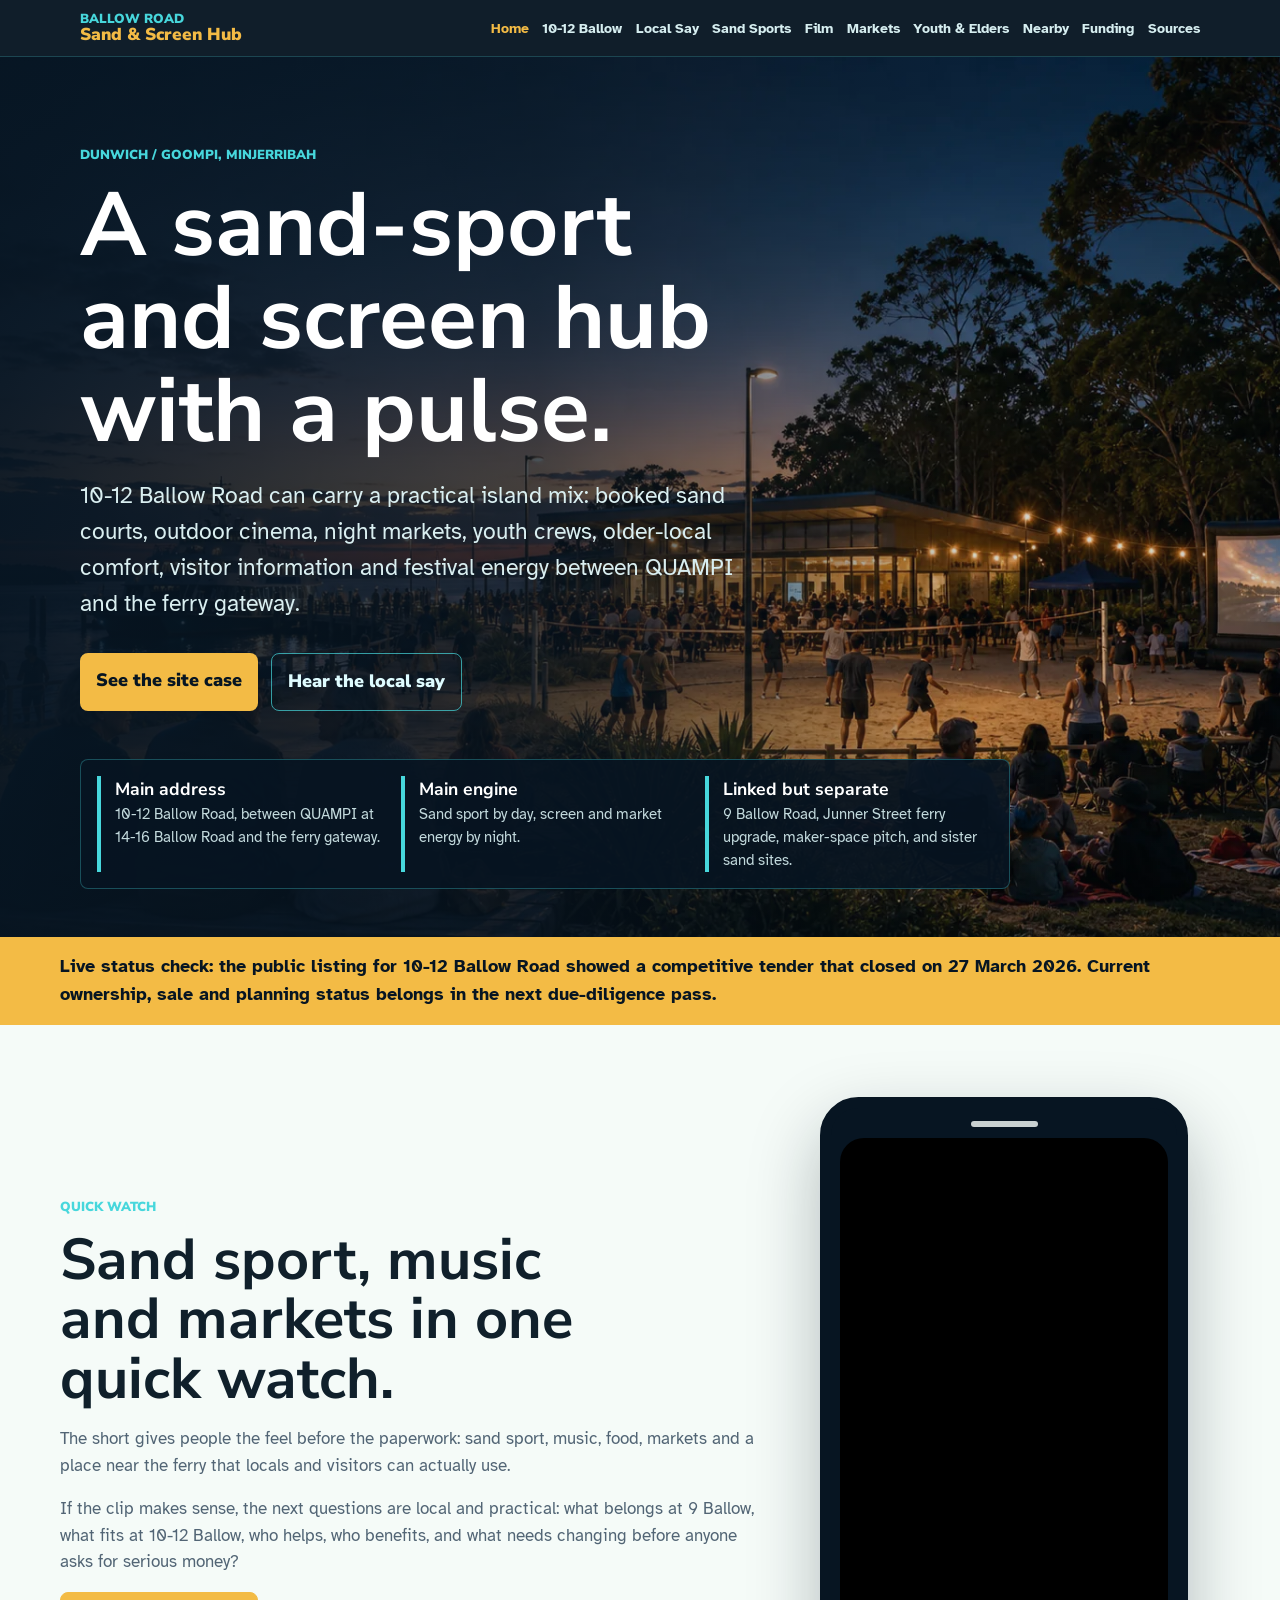
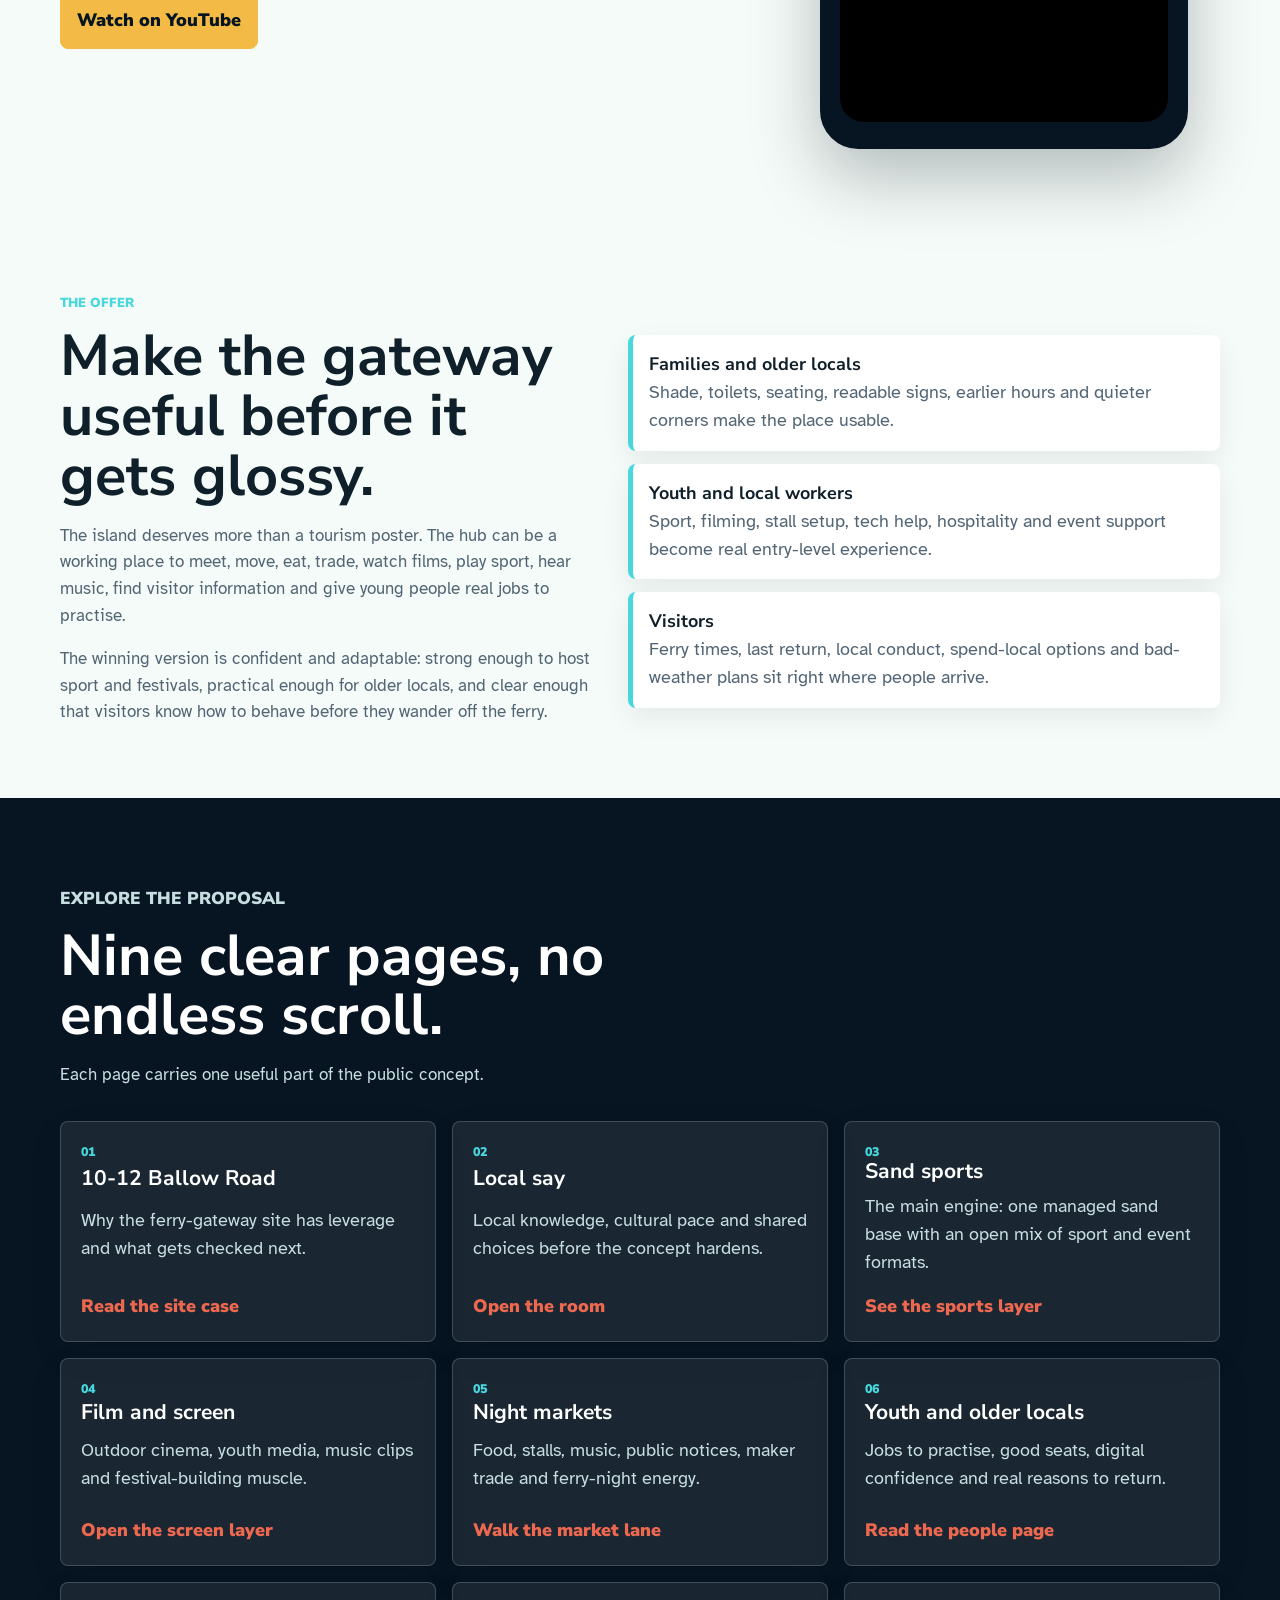
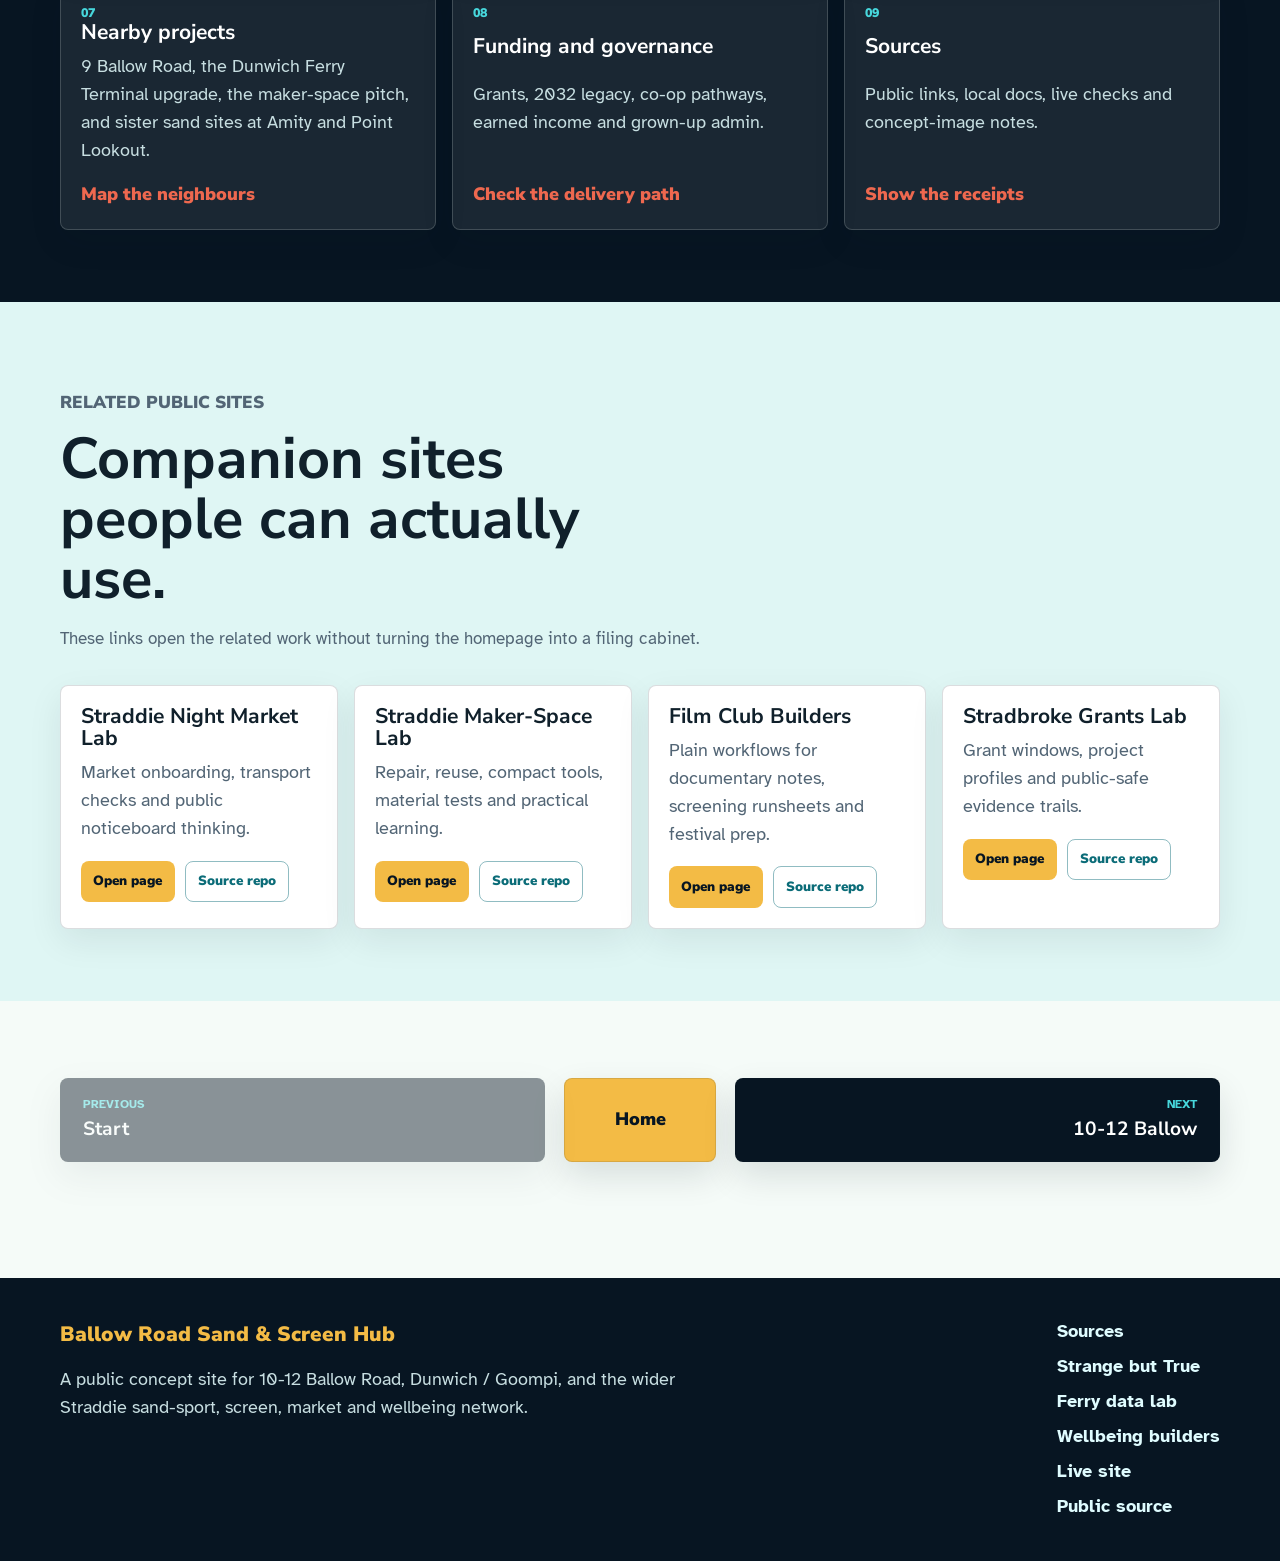
==== index.html @ 83f98afe "Improve phone short copy" ====
<!doctype html>
<html lang="en-AU">
  <head>
    <meta charset="utf-8">
    <meta name="viewport" content="width=device-width, initial-scale=1">
    <meta name="description" content="A confident public concept for a Ballow Road sand sports, screen culture, night market and wellbeing hub at 10-12 Ballow Road, Dunwich / Goompi, Minjerribah.">
    <meta property="og:title" content="Ballow Road Sand & Screen Hub">
    <meta property="og:description" content="Sand sport, outdoor cinema, night markets, youth crews, older-local comfort and visitor smarts at the Dunwich ferry gateway.">
    <meta property="og:image" content="assets/img/hero-home.webp">
    <title>Ballow Road Sand & Screen Hub</title>
    <link rel="preconnect" href="https://fonts.googleapis.com">
    <link rel="preconnect" href="https://fonts.gstatic.com" crossorigin>
    <link href="https://fonts.googleapis.com/css2?family=Atkinson+Hyperlegible:wght@400;700&family=Nunito+Sans:wght@700;800;900&display=swap" rel="stylesheet">
    <link rel="stylesheet" href="assets/css/site.css?v=20260610b">
    <link rel="icon" href="assets/favicon.svg" type="image/svg+xml">
  <link rel="shortcut icon" href="assets/favicon.ico" type="image/x-icon">
</head>
  <body data-page="home">
    <header class="site-header" data-site-header></header>
    <main id="main">
      <section class="hero" aria-labelledby="hero-title">
        <img src="assets/img/hero-home.webp" alt="Evening community hub near the ferry with sand sport, outdoor cinema and all-ages gathering">
        <div class="hero-inner">
          <div class="hero-copy">
            <p class="eyebrow">Dunwich / Goompi, Minjerribah</p>
            <h1 id="hero-title">A sand-sport and screen hub with a pulse.</h1>
            <p class="lede">10-12 Ballow Road can carry a practical island mix: booked sand courts, outdoor cinema, night markets, youth crews, older-local comfort, visitor information and festival energy between QUAMPI and the ferry gateway.</p>
            <div class="button-row">
              <a class="button primary" href="site.html">See the site case</a>
              <a class="button secondary" href="trust.html">Hear the local say</a>
            </div>
          </div>
          <div class="hero-facts" aria-label="Project summary">
            <div><strong>Main address</strong><span>10-12 Ballow Road, between QUAMPI at 14-16 Ballow Road and the ferry gateway.</span></div>
            <div><strong>Main engine</strong><span>Sand sport by day, screen and market energy by night.</span></div>
            <div><strong>Linked but separate</strong><span>9 Ballow Road, Junner Street ferry upgrade, maker-space pitch, and sister sand sites.</span></div>
          </div>
        </div>
      </section>

      <div class="notice">
        <div>Live status check: the public listing for 10-12 Ballow Road showed a competitive tender that closed on 27 March 2026. Current ownership, sale and planning status belongs in the next due-diligence pass.</div>
      </div>

      <section class="section phone-feature" aria-labelledby="phone-title">
        <div class="section-inner split">
          <div>
            <p class="eyebrow">Quick watch</p>
            <h2 id="phone-title">Sand sport, music and markets in one quick watch.</h2>
            <p class="soft">The short gives people the feel before the paperwork: sand sport, music, food, markets and a place near the ferry that locals and visitors can actually use.</p>
            <p class="soft">If the clip makes sense, the next questions are local and practical: what belongs at 9 Ballow, what fits at 10-12 Ballow, who helps, who benefits, and what needs changing before anyone asks for serious money?</p>
            <a class="button secondary" href="https://youtube.com/shorts/bgLwEVCXkY0?feature=share" target="_blank" rel="noopener noreferrer">Watch on YouTube</a>
          </div>
          <div class="phone-frame-wrap" aria-label="Embedded YouTube Short">
            <div class="phone-frame">
              <iframe
                src="https://www.youtube.com/embed/bgLwEVCXkY0"
                title="YouTube Short for the Ballow Road Sand & Screen Hub"
                allow="accelerometer; autoplay; clipboard-write; encrypted-media; gyroscope; picture-in-picture; web-share"
                allowfullscreen></iframe>
            </div>
          </div>
        </div>
      </section>

      <section class="section" aria-labelledby="why-title">
        <div class="section-inner split">
          <div>
            <p class="eyebrow">The offer</p>
            <h2 id="why-title">Make the gateway useful before it gets glossy.</h2>
            <p class="soft">The island deserves more than a tourism poster. The hub can be a working place to meet, move, eat, trade, watch films, play sport, hear music, find visitor information and give young people real jobs to practise.</p>
            <p class="soft">The winning version is confident and adaptable: strong enough to host sport and festivals, practical enough for older locals, and clear enough that visitors know how to behave before they wander off the ferry.</p>
          </div>
          <div class="fact-list">
            <div class="fact-row"><strong>Families and older locals</strong><span>Shade, toilets, seating, readable signs, earlier hours and quieter corners make the place usable.</span></div>
            <div class="fact-row"><strong>Youth and local workers</strong><span>Sport, filming, stall setup, tech help, hospitality and event support become real entry-level experience.</span></div>
            <div class="fact-row"><strong>Visitors</strong><span>Ferry times, last return, local conduct, spend-local options and bad-weather plans sit right where people arrive.</span></div>
          </div>
        </div>
      </section>

      <section class="section dark" aria-labelledby="pages-title">
        <div class="section-inner">
          <div class="section-head">
            <p class="eyebrow">Explore the proposal</p>
            <h2 id="pages-title">Nine clear pages, no endless scroll.</h2>
            <p>Each page carries one useful part of the public concept.</p>
          </div>
          <div class="grid three">
            <a class="route-card" href="site.html"><span>01</span><h3>10-12 Ballow Road</h3><p>Why the ferry-gateway site has leverage and what gets checked next.</p><strong>Read the site case</strong></a>
            <a class="route-card" href="trust.html"><span>02</span><h3>Local say</h3><p>Local knowledge, cultural pace and shared choices before the concept hardens.</p><strong>Open the room</strong></a>
            <a class="route-card" href="sports.html"><span>03</span><h3>Sand sports</h3><p>The main engine: one managed sand base with an open mix of sport and event formats.</p><strong>See the sports layer</strong></a>
            <a class="route-card" href="film.html"><span>04</span><h3>Film and screen</h3><p>Outdoor cinema, youth media, music clips and festival-building muscle.</p><strong>Open the screen layer</strong></a>
            <a class="route-card" href="markets.html"><span>05</span><h3>Night markets</h3><p>Food, stalls, music, public notices, maker trade and ferry-night energy.</p><strong>Walk the market lane</strong></a>
            <a class="route-card" href="youth-elders.html"><span>06</span><h3>Youth and older locals</h3><p>Jobs to practise, good seats, digital confidence and real reasons to return.</p><strong>Read the people page</strong></a>
            <a class="route-card" href="nearby.html"><span>07</span><h3>Nearby projects</h3><p>9 Ballow Road, the Dunwich Ferry Terminal upgrade, the maker-space pitch, and sister sand sites at Amity and Point Lookout.</p><strong>Map the neighbours</strong></a>
            <a class="route-card" href="funding.html"><span>08</span><h3>Funding and governance</h3><p>Grants, 2032 legacy, co-op pathways, earned income and grown-up admin.</p><strong>Check the delivery path</strong></a>
            <a class="route-card" href="sources.html"><span>09</span><h3>Sources</h3><p>Public links, local docs, live checks and concept-image notes.</p><strong>Show the receipts</strong></a>
          </div>
        </div>
      </section>

      <section class="section aqua" aria-labelledby="links-title">
        <div class="section-inner">
          <div class="section-head">
            <p class="eyebrow">Related public sites</p>
            <h2 id="links-title">Companion sites people can actually use.</h2>
            <p>These links open the related work without turning the homepage into a filing cabinet.</p>
          </div>
          <div class="grid four">
            <article class="card"><h3>Straddie Night Market Lab</h3><p>Market onboarding, transport checks and public noticeboard thinking.</p><div class="card-links"><a class="mini-button primary" href="https://auraofintelligence.github.io/straddie-night-market-lab/" target="_blank" rel="noopener noreferrer">Open page</a><a class="mini-button secondary" href="https://github.com/auraofintelligence/straddie-night-market-lab" target="_blank" rel="noopener noreferrer">Source repo</a></div></article>
            <article class="card"><h3>Straddie Maker-Space Lab</h3><p>Repair, reuse, compact tools, material tests and practical learning.</p><div class="card-links"><a class="mini-button primary" href="https://auraofintelligence.github.io/straddie-makerspace-lab/" target="_blank" rel="noopener noreferrer">Open page</a><a class="mini-button secondary" href="https://github.com/auraofintelligence/straddie-makerspace-lab" target="_blank" rel="noopener noreferrer">Source repo</a></div></article>
            <article class="card"><h3>Film Club Builders</h3><p>Plain workflows for documentary notes, screening runsheets and festival prep.</p><div class="card-links"><a class="mini-button primary" href="https://auraofintelligence.github.io/film-club-documentary-builders/" target="_blank" rel="noopener noreferrer">Open page</a><a class="mini-button secondary" href="https://github.com/auraofintelligence/film-club-documentary-builders" target="_blank" rel="noopener noreferrer">Source repo</a></div></article>
            <article class="card"><h3>Stradbroke Grants Lab</h3><p>Grant windows, project profiles and public-safe evidence trails.</p><div class="card-links"><a class="mini-button primary" href="https://auraofintelligence.github.io/stradbroke-grants-lab/" target="_blank" rel="noopener noreferrer">Open page</a><a class="mini-button secondary" href="https://github.com/auraofintelligence/stradbroke-grants-lab" target="_blank" rel="noopener noreferrer">Source repo</a></div></article>
          </div>
        </div>
      </section>

      <div class="sequence-wrap" data-sequence-nav></div>
    </main>
    <footer class="site-footer" data-site-footer></footer>
    <script src="assets/js/site.js"></script>
  </body>
</html>
---- assets/css/site.css ----
:root {
  --ink: #071522;
  --ink-soft: #10283a;
  --panel: #0e3340;
  --paper: #f5fbf8;
  --paper-strong: #ffffff;
  --text: #10202b;
  --muted: #526575;
  --aqua: #47d7dc;
  --aqua-dark: #0b6c78;
  --gold: #f3bb45;
  --coral: #ee684f;
  --green: #74c79b;
  --border: rgba(16, 32, 43, 0.15);
  --shadow: 0 22px 60px rgba(7, 21, 34, 0.18);
  --heading: "Nunito Sans", "Avenir Next", Arial, sans-serif;
  --body: "Atkinson Hyperlegible", "Segoe UI", Arial, sans-serif;
  --max: 1160px;
}

* {
  box-sizing: border-box;
}

html {
  scroll-behavior: smooth;
  overflow-x: hidden;
}

body {
  background: var(--paper);
  color: var(--text);
  font-family: var(--body);
  font-size: 18px;
  line-height: 1.55;
  margin: 0;
  overflow-x: hidden;
}

img {
  display: block;
  height: auto;
  max-width: 100%;
}

a {
  color: inherit;
}

.skip-link {
  background: var(--gold);
  color: var(--ink);
  left: 1rem;
  padding: 0.6rem 0.8rem;
  position: absolute;
  text-decoration: none;
  top: -4rem;
  z-index: 30;
}

.skip-link:focus {
  top: 1rem;
}

.site-header {
  background: rgba(7, 21, 34, 0.96);
  border-bottom: 1px solid rgba(71, 215, 220, 0.22);
  position: sticky;
  top: 0;
  z-index: 20;
}

.site-nav {
  align-items: center;
  display: flex;
  flex-wrap: wrap;
  gap: 1rem;
  justify-content: space-between;
  margin: 0 auto;
  max-width: var(--max);
  padding: 0.8rem 1.25rem;
}

.brand {
  color: var(--paper-strong);
  display: grid;
  font-family: var(--heading);
  line-height: 1;
  text-decoration: none;
}

.brand span {
  color: var(--aqua);
  font-size: 0.82rem;
  font-weight: 900;
  text-transform: uppercase;
}

.brand strong {
  color: var(--gold);
  font-size: 1.08rem;
  font-weight: 900;
}

.nav-links {
  align-items: center;
  display: flex;
  flex-wrap: wrap;
  gap: 0.85rem;
  justify-content: flex-end;
  min-width: 0;
}

.nav-links a {
  color: #d6eef0;
  font-size: 0.9rem;
  font-weight: 800;
  text-decoration: none;
}

.nav-links a:hover,
.nav-links a:focus,
.nav-links a[aria-current="page"] {
  color: var(--gold);
}

.nav-toggle {
  background: transparent;
  border: 1px solid rgba(245, 251, 248, 0.5);
  border-radius: 8px;
  color: var(--paper-strong);
  display: none;
  font-family: var(--heading);
  font-weight: 900;
  padding: 0.55rem 0.75rem;
}

h1,
h2,
h3 {
  font-family: var(--heading);
  letter-spacing: 0;
  line-height: 1.04;
  margin: 0;
  overflow-wrap: break-word;
}

h1 {
  font-size: clamp(2.7rem, 7vw, 5.8rem);
  max-width: 12ch;
}

h2 {
  font-size: clamp(2rem, 4.5vw, 3.6rem);
  max-width: 16ch;
}

h3 {
  font-size: 1.32rem;
}

p {
  margin: 0;
  overflow-wrap: break-word;
}

p + p {
  margin-top: 1rem;
}

.hero {
  background: var(--ink);
  color: var(--paper-strong);
  min-height: calc(100vh - 72px);
  overflow: hidden;
  position: relative;
}

.hero img {
  height: 100%;
  inset: 0;
  object-fit: cover;
  position: absolute;
  width: 100%;
}

.hero::before {
  background: linear-gradient(90deg, rgba(7, 21, 34, 0.94) 0%, rgba(7, 21, 34, 0.74) 42%, rgba(7, 21, 34, 0.18) 76%);
  content: "";
  inset: 0;
  position: absolute;
  z-index: 1;
}

.hero-inner {
  display: grid;
  margin: 0 auto;
  max-width: var(--max);
  min-height: calc(100vh - 72px);
  min-width: 0;
  padding: 5.5rem 1.25rem 3rem;
  position: relative;
  width: 100%;
  z-index: 2;
}

.hero-copy {
  align-self: center;
  max-width: 690px;
  min-width: 0;
}

.page-hero {
  background:
    radial-gradient(circle at top right, rgba(71, 215, 220, 0.24), transparent 36rem),
    linear-gradient(135deg, var(--ink) 0%, var(--panel) 100%);
  color: var(--paper-strong);
  overflow: hidden;
  padding: 5.5rem 1.25rem 4rem;
  position: relative;
}

.page-hero img {
  height: 100%;
  inset: 0;
  object-fit: cover;
  position: absolute;
  width: 100%;
}

.page-hero::before {
  background: linear-gradient(90deg, rgba(7, 21, 34, 0.94), rgba(7, 21, 34, 0.72) 48%, rgba(7, 21, 34, 0.24));
  content: "";
  inset: 0;
  position: absolute;
  z-index: 1;
}

.page-hero-inner {
  margin: 0 auto;
  max-width: var(--max);
  min-height: 23rem;
  min-width: 0;
  position: relative;
  width: 100%;
  z-index: 2;
}

.lede {
  color: #d9eef0;
  font-size: clamp(1.12rem, 2.4vw, 1.45rem);
  margin-top: 1.2rem;
  max-width: min(44rem, calc(100vw - 2.5rem));
}

.eyebrow {
  color: var(--aqua);
  font-family: var(--heading);
  font-size: 0.82rem;
  font-weight: 900;
  margin-bottom: 0.85rem;
  text-transform: uppercase;
}

.button-row {
  display: flex;
  flex-wrap: wrap;
  gap: 0.8rem;
  margin-top: 2rem;
}

.button {
  border-radius: 8px;
  display: inline-flex;
  font-family: var(--heading);
  font-weight: 900;
  justify-content: center;
  min-width: 10rem;
  padding: 0.85rem 1rem;
  text-decoration: none;
}

.button.primary {
  background: var(--gold);
  color: var(--ink);
}

.button.secondary {
  border: 1px solid rgba(71, 215, 220, 0.7);
  color: #dffcff;
}

.hero-facts {
  align-self: end;
  background: rgba(7, 21, 34, 0.9);
  border: 1px solid rgba(71, 215, 220, 0.3);
  border-radius: 8px;
  display: grid;
  gap: 1rem;
  grid-template-columns: repeat(3, minmax(0, 1fr));
  margin-top: 3rem;
  max-width: 930px;
  min-width: 0;
  padding: 1rem;
}

.hero-facts div {
  border-left: 4px solid var(--aqua);
  padding-left: 0.85rem;
}

.hero-facts strong {
  display: block;
  font-family: var(--heading);
  font-size: 1.1rem;
}

.hero-facts span {
  color: #c2d9dc;
  display: block;
  font-size: 0.93rem;
}

.notice {
  background: var(--gold);
  color: var(--ink);
  font-weight: 800;
  padding: 1rem 1.25rem;
}

.notice div {
  margin: 0 auto;
  max-width: var(--max);
}

.section {
  padding: 4.5rem 1.25rem;
}

.section.dark {
  background: var(--ink);
  color: var(--paper-strong);
}

.section.green {
  background: #ddf2e6;
}

.section.aqua {
  background: #dff6f4;
}

.section-inner {
  margin: 0 auto;
  max-width: var(--max);
  min-width: 0;
  width: 100%;
}

.section-head {
  max-width: 780px;
  min-width: 0;
}

.section-head p,
.soft {
  color: var(--muted);
  font-size: 1.08rem;
  margin-top: 1rem;
  max-width: min(44rem, calc(100vw - 2.5rem));
}

.dark .section-head p,
.dark .soft {
  color: #c7dee1;
}

.grid {
  display: grid;
  gap: 1rem;
  margin-top: 2rem;
}

.grid.three {
  grid-template-columns: repeat(3, minmax(0, 1fr));
}

.grid.two {
  grid-template-columns: repeat(2, minmax(0, 1fr));
}

.grid.four {
  grid-template-columns: repeat(4, minmax(0, 1fr));
}

.card,
.route-card,
.fact-card {
  background: var(--paper-strong);
  border: 1px solid var(--border);
  border-radius: 8px;
  box-shadow: 0 12px 34px rgba(7, 21, 34, 0.08);
  color: var(--text);
  padding: 1.25rem;
}

.dark .card,
.dark .route-card,
.dark .fact-card {
  background: rgba(245, 251, 248, 0.08);
  border-color: rgba(245, 251, 248, 0.18);
  color: var(--paper-strong);
}

.card h3,
.route-card h3,
.fact-card h3 {
  margin-bottom: 0.6rem;
}

.card p,
.route-card p,
.fact-card p {
  color: var(--muted);
}

.dark .card p,
.dark .route-card p,
.dark .fact-card p {
  color: #c7dee1;
}

.card-links {
  display: flex;
  flex-wrap: wrap;
  gap: 0.6rem;
  margin-top: 1.1rem;
}

.mini-button {
  align-items: center;
  border-radius: 8px;
  display: inline-flex;
  font-family: var(--heading);
  font-size: 0.84rem;
  font-weight: 900;
  justify-content: center;
  min-height: 2.45rem;
  padding: 0.58rem 0.78rem;
  text-decoration: none;
}

.mini-button.primary {
  background: var(--gold);
  color: var(--ink);
}

.mini-button.secondary {
  border: 1px solid rgba(71, 215, 220, 0.72);
  color: var(--aqua);
}

.fact-row .mini-button.secondary,
.aqua .mini-button.secondary,
.green .mini-button.secondary,
.section:not(.dark) .card .mini-button.secondary {
  border-color: rgba(11, 108, 120, 0.45);
  color: var(--aqua-dark);
}

.mini-button:hover,
.mini-button:focus {
  transform: translateY(-1px);
}

.route-card {
  display: grid;
  min-height: 13rem;
  text-decoration: none;
}

.route-card span,
.fact-label {
  color: var(--aqua-dark);
  font-family: var(--heading);
  font-size: 0.78rem;
  font-weight: 900;
  text-transform: uppercase;
}

.dark .route-card span,
.dark .fact-label {
  color: var(--aqua);
}

.route-card strong {
  align-self: end;
  color: var(--coral);
  font-family: var(--heading);
  font-weight: 900;
  margin-top: 1rem;
}

.split {
  align-items: center;
  display: grid;
  gap: 2rem;
  grid-template-columns: minmax(0, 0.95fr) minmax(320px, 1.05fr);
}

.phone-feature .split {
  grid-template-columns: minmax(0, 1fr) minmax(17rem, 0.62fr);
}

.phone-feature .button {
  margin-top: 1rem;
}

.phone-feature .button.secondary {
  background: var(--gold);
  border-color: var(--gold);
  color: var(--ink);
}

.phone-feature .button.secondary:hover,
.phone-feature .button.secondary:focus {
  background: #ffd16b;
  border-color: #ffd16b;
}

.phone-frame-wrap {
  display: flex;
  justify-content: center;
}

.phone-frame {
  background: #071522;
  border: 0.72rem solid #071522;
  border-radius: 2.4rem;
  box-shadow: 0 28px 70px rgba(7, 21, 34, 0.28);
  max-width: min(23rem, 82vw);
  padding: 0.85rem 0.55rem 1rem;
  position: relative;
  width: 100%;
}

.phone-frame::before {
  background: rgba(245, 251, 248, 0.82);
  border-radius: 999px;
  content: "";
  display: block;
  height: 0.34rem;
  margin: 0 auto 0.72rem;
  width: 4.2rem;
}

.phone-frame iframe {
  aspect-ratio: 9 / 16;
  background: #000000;
  border: 0;
  border-radius: 1.5rem;
  display: block;
  width: 100%;
}

.image-panel {
  background: var(--ink);
  border-radius: 8px;
  box-shadow: var(--shadow);
  overflow: hidden;
}

.image-panel img {
  aspect-ratio: 16 / 10;
  object-fit: cover;
  width: 100%;
}

.noticeboard-upgrade {
  align-items: center;
}

.noticeboard-panel {
  background: #ffffff;
}

.noticeboard-panel img {
  aspect-ratio: 4 / 3;
  object-fit: contain;
}

.photo-grid {
  display: grid;
  gap: 1rem;
  grid-template-columns: repeat(3, minmax(0, 1fr));
  margin-top: 2rem;
}

.photo-card {
  background: var(--paper-strong);
  border: 1px solid var(--border);
  border-radius: 8px;
  box-shadow: 0 12px 34px rgba(7, 21, 34, 0.08);
  overflow: hidden;
}

.photo-card a {
  display: block;
}

.photo-card a:focus-visible {
  outline: 3px solid var(--gold);
  outline-offset: -3px;
}

.photo-card img {
  aspect-ratio: 3 / 2;
  display: block;
  object-fit: cover;
  transition: filter 160ms ease, transform 160ms ease;
  width: 100%;
}

.photo-card a:hover img,
.photo-card a:focus-visible img {
  filter: saturate(1.06);
  transform: scale(1.015);
}

.photo-card figcaption {
  color: var(--muted);
  font-size: 0.92rem;
  padding: 0.9rem 1rem 1rem;
}

.caption {
  color: var(--muted);
  font-size: 0.95rem;
  margin-top: 0.75rem;
}

.fact-list {
  display: grid;
  gap: 0.8rem;
  margin-top: 1.5rem;
}

.fact-row {
  background: var(--paper-strong);
  border-left: 5px solid var(--aqua);
  border-radius: 8px;
  box-shadow: 0 10px 28px rgba(7, 21, 34, 0.07);
  color: var(--text);
  display: grid;
  justify-items: start;
  padding: 1rem;
  text-align: left;
}

.fact-row strong {
  color: var(--text);
  display: block;
  font-family: var(--heading);
}

.fact-row span {
  color: var(--muted);
}

.context-section .split {
  align-items: start;
}

.context-section .fact-list {
  margin-top: 0;
}

.context-section .fact-row {
  padding: 1.15rem 1.25rem;
}

.sports-hero::before {
  background:
    linear-gradient(90deg, rgba(7, 21, 34, 0.95), rgba(7, 21, 34, 0.72) 42%, rgba(7, 21, 34, 0.22)),
    radial-gradient(circle at 82% 20%, rgba(243, 187, 69, 0.32), transparent 22rem);
}

.sports-icon-strip {
  display: flex;
  flex-wrap: wrap;
  gap: 0.55rem;
  margin-top: 1.4rem;
  max-width: 34rem;
}

.sports-icon-strip span {
  align-items: center;
  background: rgba(245, 251, 248, 0.14);
  border: 1px solid rgba(71, 215, 220, 0.45);
  border-radius: 8px;
  display: inline-flex;
  font-size: 1.8rem;
  height: 3.3rem;
  justify-content: center;
  width: 3.3rem;
}

.sports-lead {
  background:
    linear-gradient(180deg, var(--paper) 0%, #e9f6f0 100%);
}

.venue-stack {
  display: grid;
  gap: 0.95rem;
}

.venue-card {
  background: var(--paper-strong);
  border: 1px solid var(--border);
  border-left: 6px solid var(--aqua);
  border-radius: 8px;
  box-shadow: 0 12px 34px rgba(7, 21, 34, 0.08);
  padding: 1.25rem;
}

.venue-card.primary-venue {
  border-left-color: var(--gold);
  box-shadow: 0 18px 46px rgba(243, 187, 69, 0.16);
}

.venue-card span {
  color: var(--aqua-dark);
  font-family: var(--heading);
  font-size: 0.78rem;
  font-weight: 900;
  text-transform: uppercase;
}

.venue-card h3 {
  margin-top: 0.35rem;
}

.venue-card p {
  color: var(--muted);
  margin-top: 0.45rem;
}

.sports-showcase {
  background:
    radial-gradient(circle at top left, rgba(71, 215, 220, 0.18), transparent 24rem),
    radial-gradient(circle at bottom right, rgba(243, 187, 69, 0.16), transparent 28rem),
    var(--ink);
}

.sport-grid {
  display: grid;
  gap: 1rem;
  grid-template-columns: repeat(4, minmax(0, 1fr));
  margin-top: 2rem;
}

.sport-tile {
  background: rgba(245, 251, 248, 0.09);
  border: 1px solid rgba(245, 251, 248, 0.18);
  border-radius: 8px;
  color: var(--paper-strong);
  min-height: 14rem;
  overflow: hidden;
  padding: 1.1rem;
  position: relative;
}

.sport-tile::after {
  background: linear-gradient(135deg, rgba(71, 215, 220, 0.22), rgba(243, 187, 69, 0.18));
  content: "";
  height: 5rem;
  position: absolute;
  right: -2rem;
  top: -2rem;
  transform: rotate(18deg);
  width: 7rem;
}

.sport-icon {
  align-items: center;
  background: var(--paper-strong);
  border-radius: 8px;
  color: var(--ink);
  display: inline-flex;
  font-size: 2.7rem;
  height: 4.8rem;
  justify-content: center;
  margin-bottom: 1rem;
  position: relative;
  width: 4.8rem;
  z-index: 1;
}

.sport-tile h3 {
  font-size: 1.15rem;
  margin-bottom: 0.5rem;
  position: relative;
  z-index: 1;
}

.sport-tile p {
  color: #c7dee1;
  font-size: 0.98rem;
  position: relative;
  z-index: 1;
}

.sports-cta {
  background:
    linear-gradient(135deg, #f5fbf8 0%, #e3f6f3 54%, #fff4cf 100%);
}

.sports-scoreboard,
.sports-question-board {
  display: grid;
  gap: 1rem;
  grid-template-columns: repeat(2, minmax(0, 1fr));
}

.sports-scoreboard div {
  background: var(--ink);
  border-radius: 8px;
  color: var(--paper-strong);
  min-height: 10rem;
  padding: 1.15rem;
}

.sports-scoreboard strong {
  color: var(--gold);
  display: block;
  font-family: var(--heading);
  font-size: clamp(3rem, 8vw, 5rem);
  line-height: 0.9;
}

.sports-scoreboard span {
  color: #d9eef0;
  display: block;
  font-weight: 800;
  margin-top: 0.75rem;
}

.sports-question-board article {
  background: var(--ink);
  border-top: 5px solid var(--gold);
  border-radius: 8px;
  color: var(--paper-strong);
  min-height: 10rem;
  padding: 1.35rem;
}

.sports-question-board h3 {
  color: var(--gold);
  font-size: clamp(1.25rem, 2.5vw, 1.7rem);
  line-height: 1.1;
  margin-bottom: 0.7rem;
}

.sports-question-board p {
  color: #d9eef0;
  font-weight: 800;
}

.source-list {
  display: grid;
  gap: 1rem;
  margin-top: 2rem;
}

.source-card {
  background: var(--paper-strong);
  border: 1px solid var(--border);
  border-radius: 8px;
  padding: 1.1rem;
}

.source-card a {
  color: var(--aqua-dark);
  font-weight: 900;
}

.plain-list {
  color: var(--muted);
  margin: 1rem 0 0;
  padding-left: 1.2rem;
}

.plain-list li + li {
  margin-top: 0.5rem;
}

.sequence-wrap {
  background: var(--paper);
  padding: clamp(3.8rem, 6vw, 5rem) 1.25rem clamp(7rem, 9vw, 8.5rem);
}

.sequence-nav {
  align-items: center;
  display: grid;
  gap: 1.2rem;
  grid-template-columns: minmax(0, 1fr) minmax(9rem, auto) minmax(0, 1fr);
  margin: 0 auto;
  max-width: var(--max);
}

.sequence-link,
.sequence-home {
  background: var(--ink);
  border: 1px solid rgba(16, 32, 43, 0.12);
  border-radius: 8px;
  box-shadow: 0 14px 34px rgba(7, 21, 34, 0.12);
  color: var(--paper-strong);
  display: grid;
  justify-content: start;
  min-height: 5.2rem;
  padding: 1.05rem 1.35rem;
  text-decoration: none;
}

.sequence-link span {
  color: var(--aqua);
  font-size: 0.78rem;
  font-weight: 900;
  text-transform: uppercase;
}

.sequence-link strong {
  font-family: var(--heading);
  font-size: 1.2rem;
}

.sequence-link.next {
  justify-content: end;
  text-align: right;
}

.sequence-link.disabled {
  opacity: 0.45;
}

.sequence-home {
  align-items: center;
  background: var(--gold);
  color: var(--ink);
  display: inline-flex;
  font-family: var(--heading);
  font-weight: 900;
  justify-content: center;
  justify-self: center;
  min-width: 9.5rem;
  padding-inline: 1.6rem;
}

.site-footer {
  background: var(--ink);
  color: var(--paper-strong);
  padding: 2.5rem 1.25rem;
}

.footer-inner {
  display: grid;
  gap: 2rem;
  grid-template-columns: minmax(0, 1fr) auto;
  margin: 0 auto;
  max-width: var(--max);
}

.footer-title {
  color: var(--gold);
  font-family: var(--heading);
  font-size: 1.3rem;
  font-weight: 900;
}

.site-footer p:not(.footer-title) {
  color: #c7dee1;
  max-width: 42rem;
}

.site-footer nav {
  display: grid;
  gap: 0.45rem;
}

.site-footer a {
  color: #dffcff;
  font-weight: 800;
  text-decoration: none;
}

.back-to-top {
  background: var(--gold);
  border: 0;
  border-radius: 8px;
  bottom: 1rem;
  box-shadow: 0 12px 30px rgba(7, 21, 34, 0.28);
  color: var(--ink);
  cursor: pointer;
  font-family: var(--heading);
  font-weight: 900;
  opacity: 0;
  padding: 0.8rem 1rem;
  pointer-events: none;
  position: fixed;
  right: 1rem;
  transform: translateY(0.6rem);
  transition: opacity 160ms ease, transform 160ms ease;
  z-index: 25;
}

.back-to-top.is-visible {
  opacity: 1;
  pointer-events: auto;
  transform: translateY(0);
}

@media (max-width: 1180px) {
  .nav-toggle {
    display: inline-flex;
  }

  .nav-links {
    background: var(--ink);
    border-top: 1px solid rgba(71, 215, 220, 0.18);
    display: none;
    gap: 0;
    grid-template-columns: repeat(2, minmax(0, 1fr));
    inset: 100% 0 auto 0;
    padding: 0.75rem 1.25rem 1rem;
    position: absolute;
  }

  .nav-links.is-open {
    display: grid;
  }

  .site-header {
    position: sticky;
  }

  .site-nav {
    position: relative;
  }

  .nav-links a {
    padding: 0.7rem 0;
  }

  .grid.three,
  .grid.four,
  .photo-grid,
  .split {
    grid-template-columns: 1fr;
  }

  .sport-grid {
    grid-template-columns: repeat(2, minmax(0, 1fr));
  }

  .hero-facts {
    grid-template-columns: 1fr;
  }

  .footer-inner,
  .sequence-nav {
    grid-template-columns: 1fr;
  }

  .sequence-link.next {
    text-align: left;
  }

  .page-hero .lede,
  .section-head p,
  .soft {
    max-width: 18.5rem;
  }
}

@media (max-width: 620px) {
  body {
    font-size: 16px;
  }

  h1 {
    font-size: clamp(1.95rem, 8.8vw, 2.8rem);
    overflow-wrap: break-word;
  }

  h2 {
    font-size: clamp(1.6rem, 7vw, 2.25rem);
    overflow-wrap: break-word;
  }

  .hero-inner {
    padding-top: 4rem;
  }

  .lede,
  .section-head p,
  .soft {
    max-width: calc(100vw - 2.5rem);
  }

  .hero::before {
    background: linear-gradient(90deg, rgba(7, 21, 34, 0.94) 0%, rgba(7, 21, 34, 0.76) 68%, rgba(7, 21, 34, 0.45) 100%);
  }

  .button {
    width: 100%;
  }

  .grid.two {
    grid-template-columns: 1fr;
  }

  .sports-scoreboard,
  .sports-question-board {
    grid-template-columns: 1fr;
  }

  .sport-grid {
    grid-template-columns: 1fr;
  }

  .sport-tile {
    min-height: 0;
  }
}
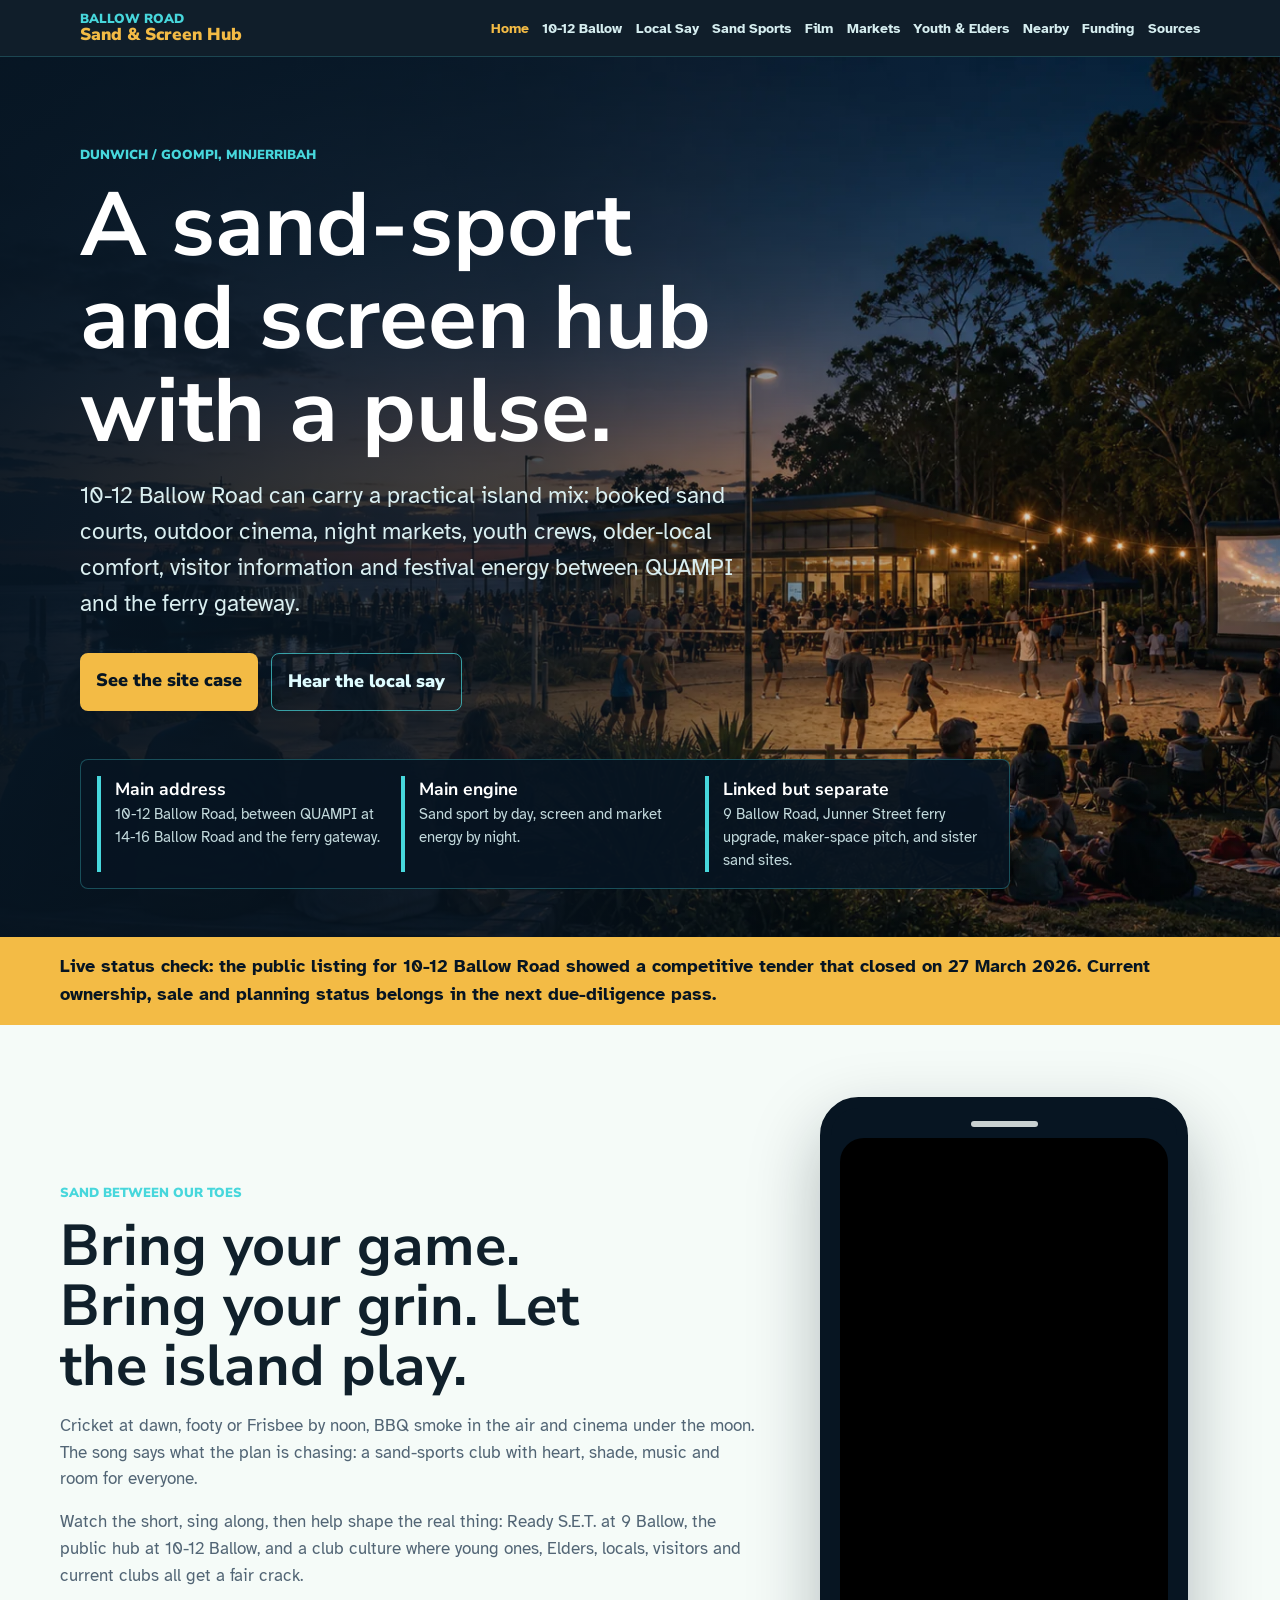
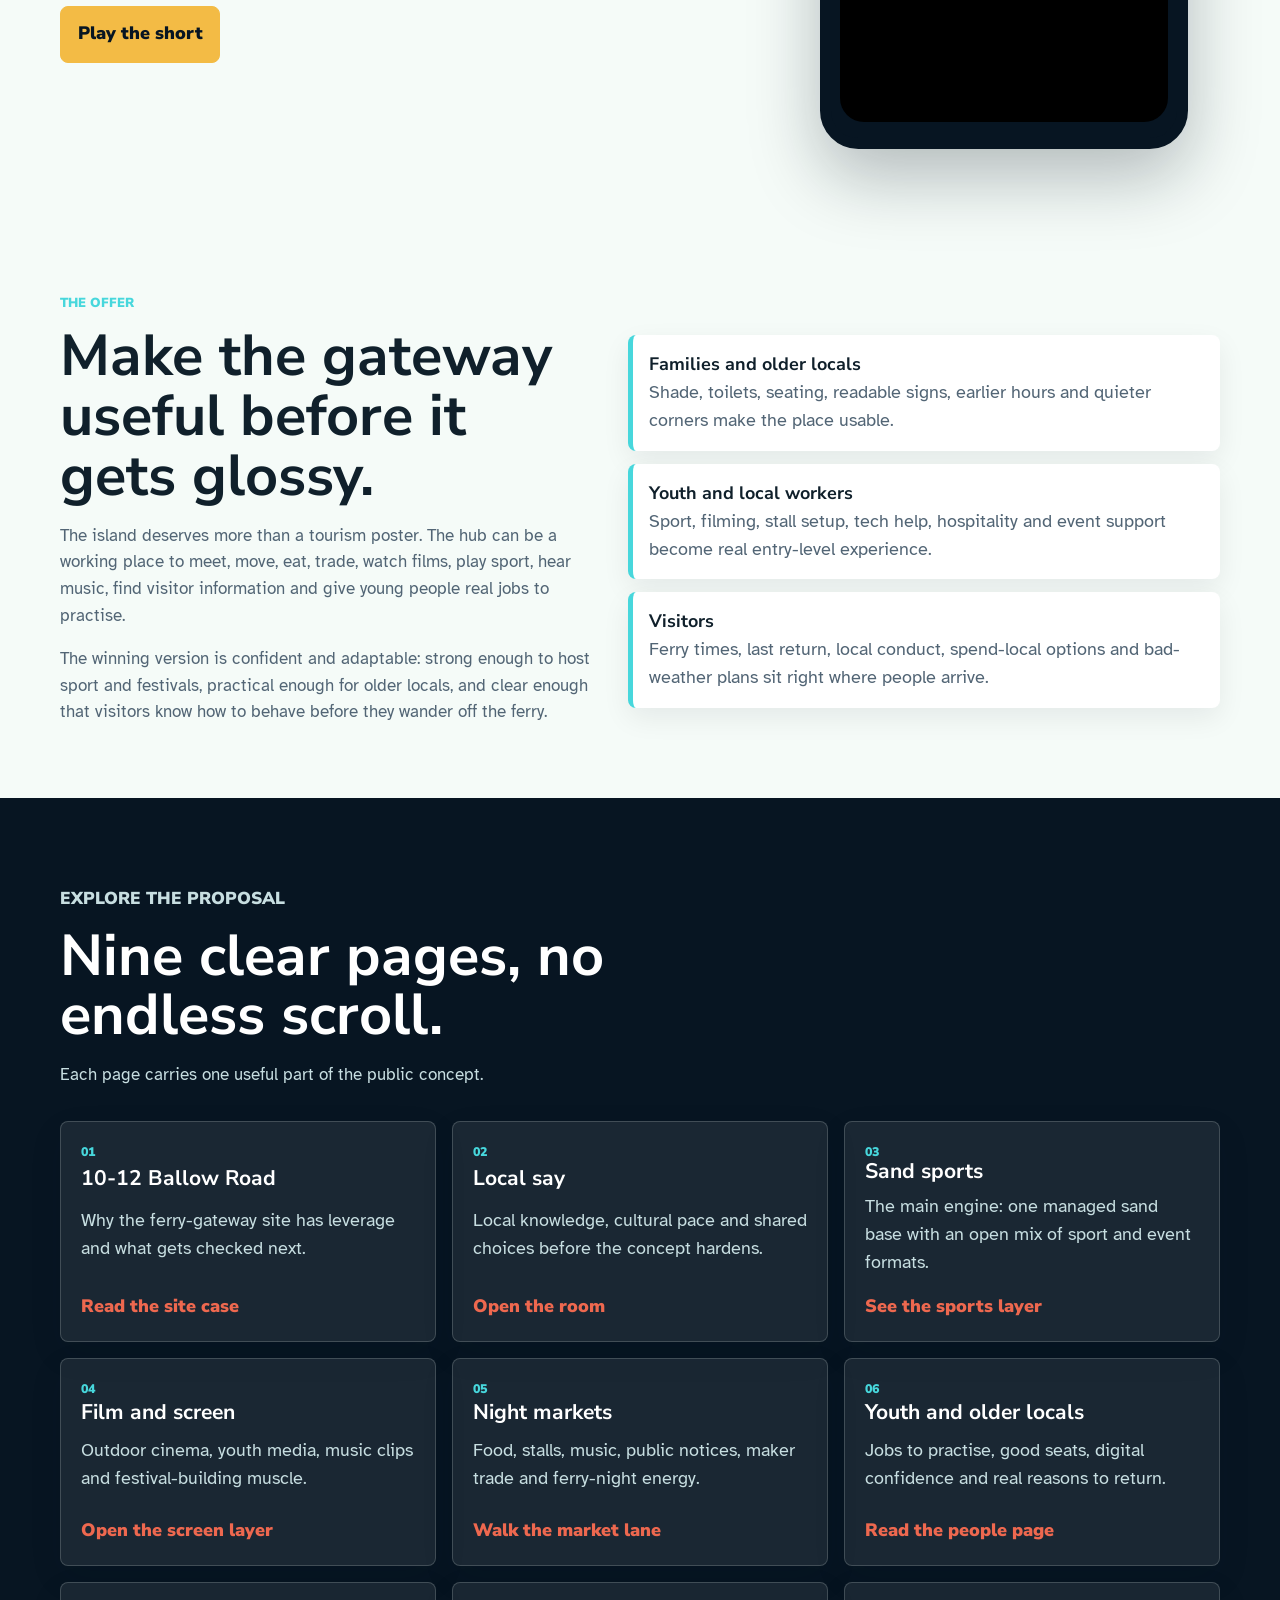
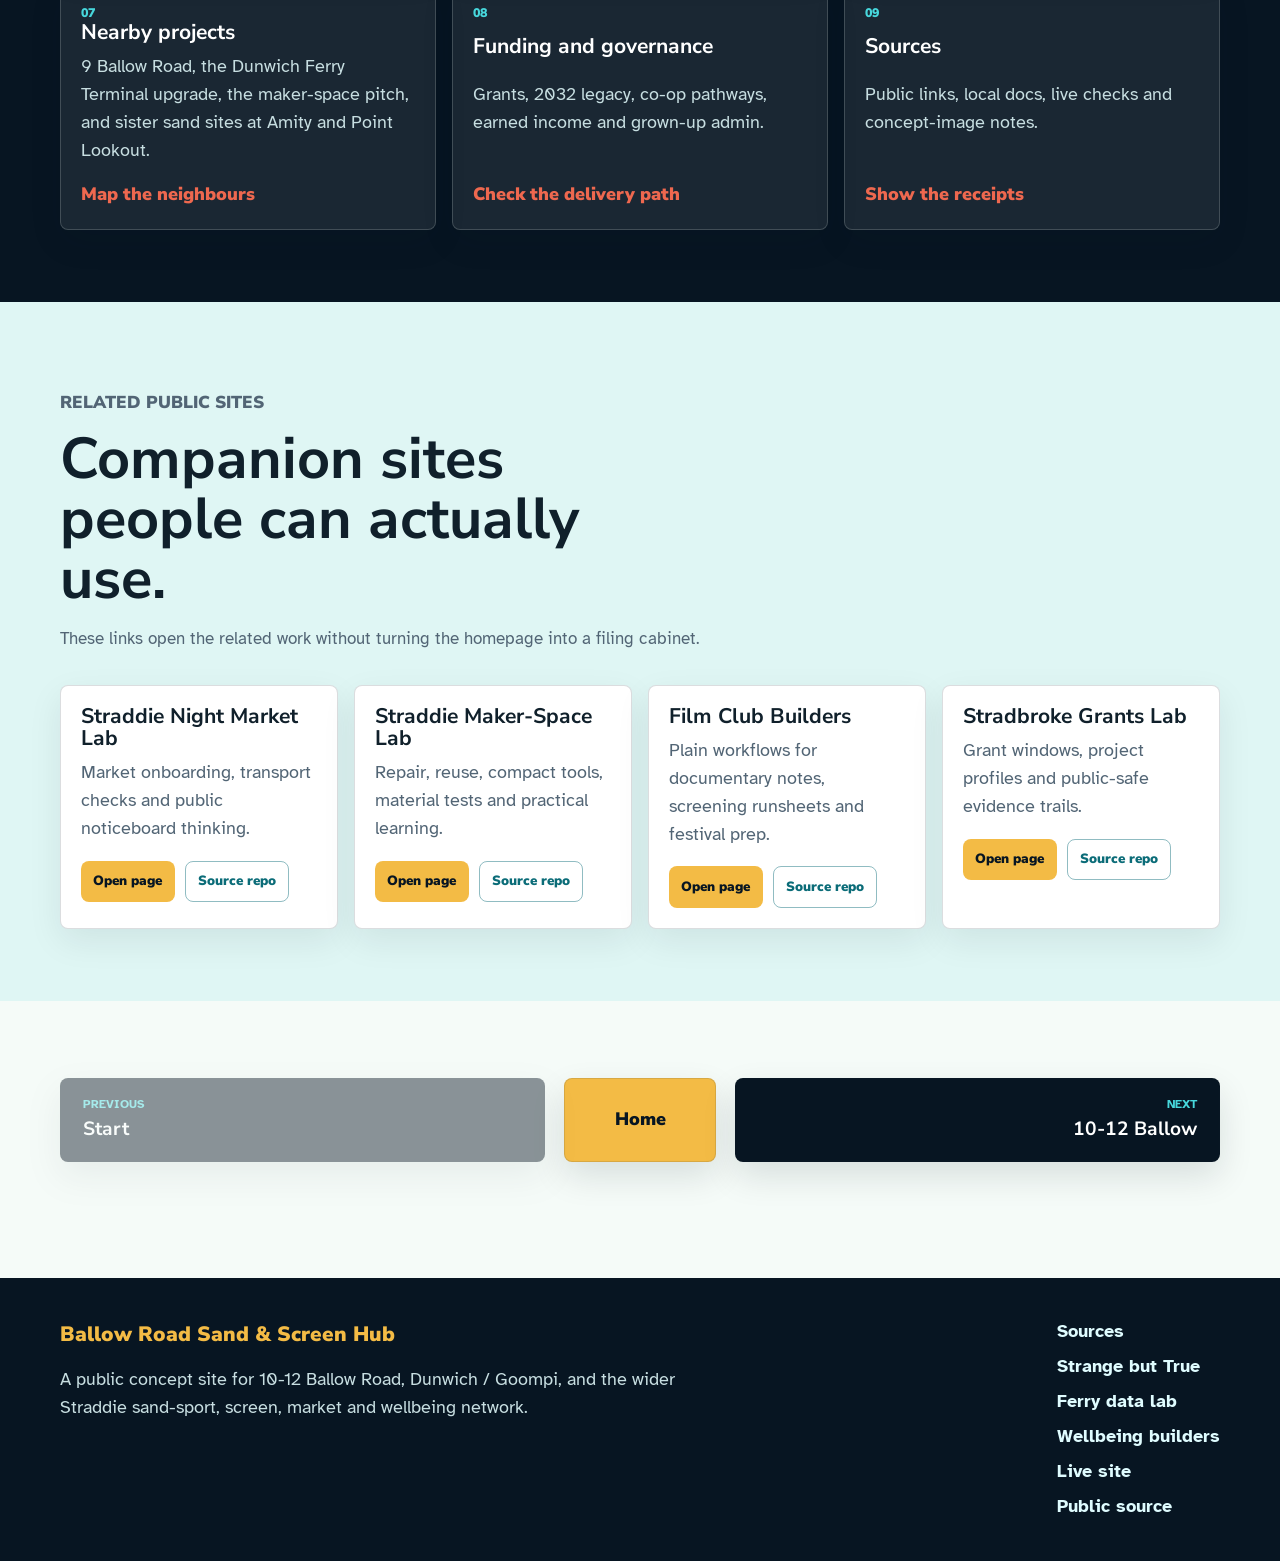
==== commit 352f447f: "Give phone short copy more pulse" ====
--- a/index.html
+++ b/index.html
@@ -45,11 +45,11 @@
       <section class="section phone-feature" aria-labelledby="phone-title">
         <div class="section-inner split">
           <div>
-            <p class="eyebrow">Quick watch</p>
-            <h2 id="phone-title">Sand sport, music and markets in one quick watch.</h2>
-            <p class="soft">The short gives people the feel before the paperwork: sand sport, music, food, markets and a place near the ferry that locals and visitors can actually use.</p>
-            <p class="soft">If the clip makes sense, the next questions are local and practical: what belongs at 9 Ballow, what fits at 10-12 Ballow, who helps, who benefits, and what needs changing before anyone asks for serious money?</p>
-            <a class="button secondary" href="https://youtube.com/shorts/bgLwEVCXkY0?feature=share" target="_blank" rel="noopener noreferrer">Watch on YouTube</a>
+            <p class="eyebrow">Sand between our toes</p>
+            <h2 id="phone-title">Bring your game. Bring your grin. Let the island play.</h2>
+            <p class="soft">Cricket at dawn, footy or Frisbee by noon, BBQ smoke in the air and cinema under the moon. The song says what the plan is chasing: a sand-sports club with heart, shade, music and room for everyone.</p>
+            <p class="soft">Watch the short, sing along, then help shape the real thing: Ready S.E.T. at 9 Ballow, the public hub at 10-12 Ballow, and a club culture where young ones, Elders, locals, visitors and current clubs all get a fair crack.</p>
+            <a class="button secondary" href="https://youtube.com/shorts/bgLwEVCXkY0?feature=share" target="_blank" rel="noopener noreferrer">Play the short</a>
           </div>
           <div class="phone-frame-wrap" aria-label="Embedded YouTube Short">
             <div class="phone-frame">
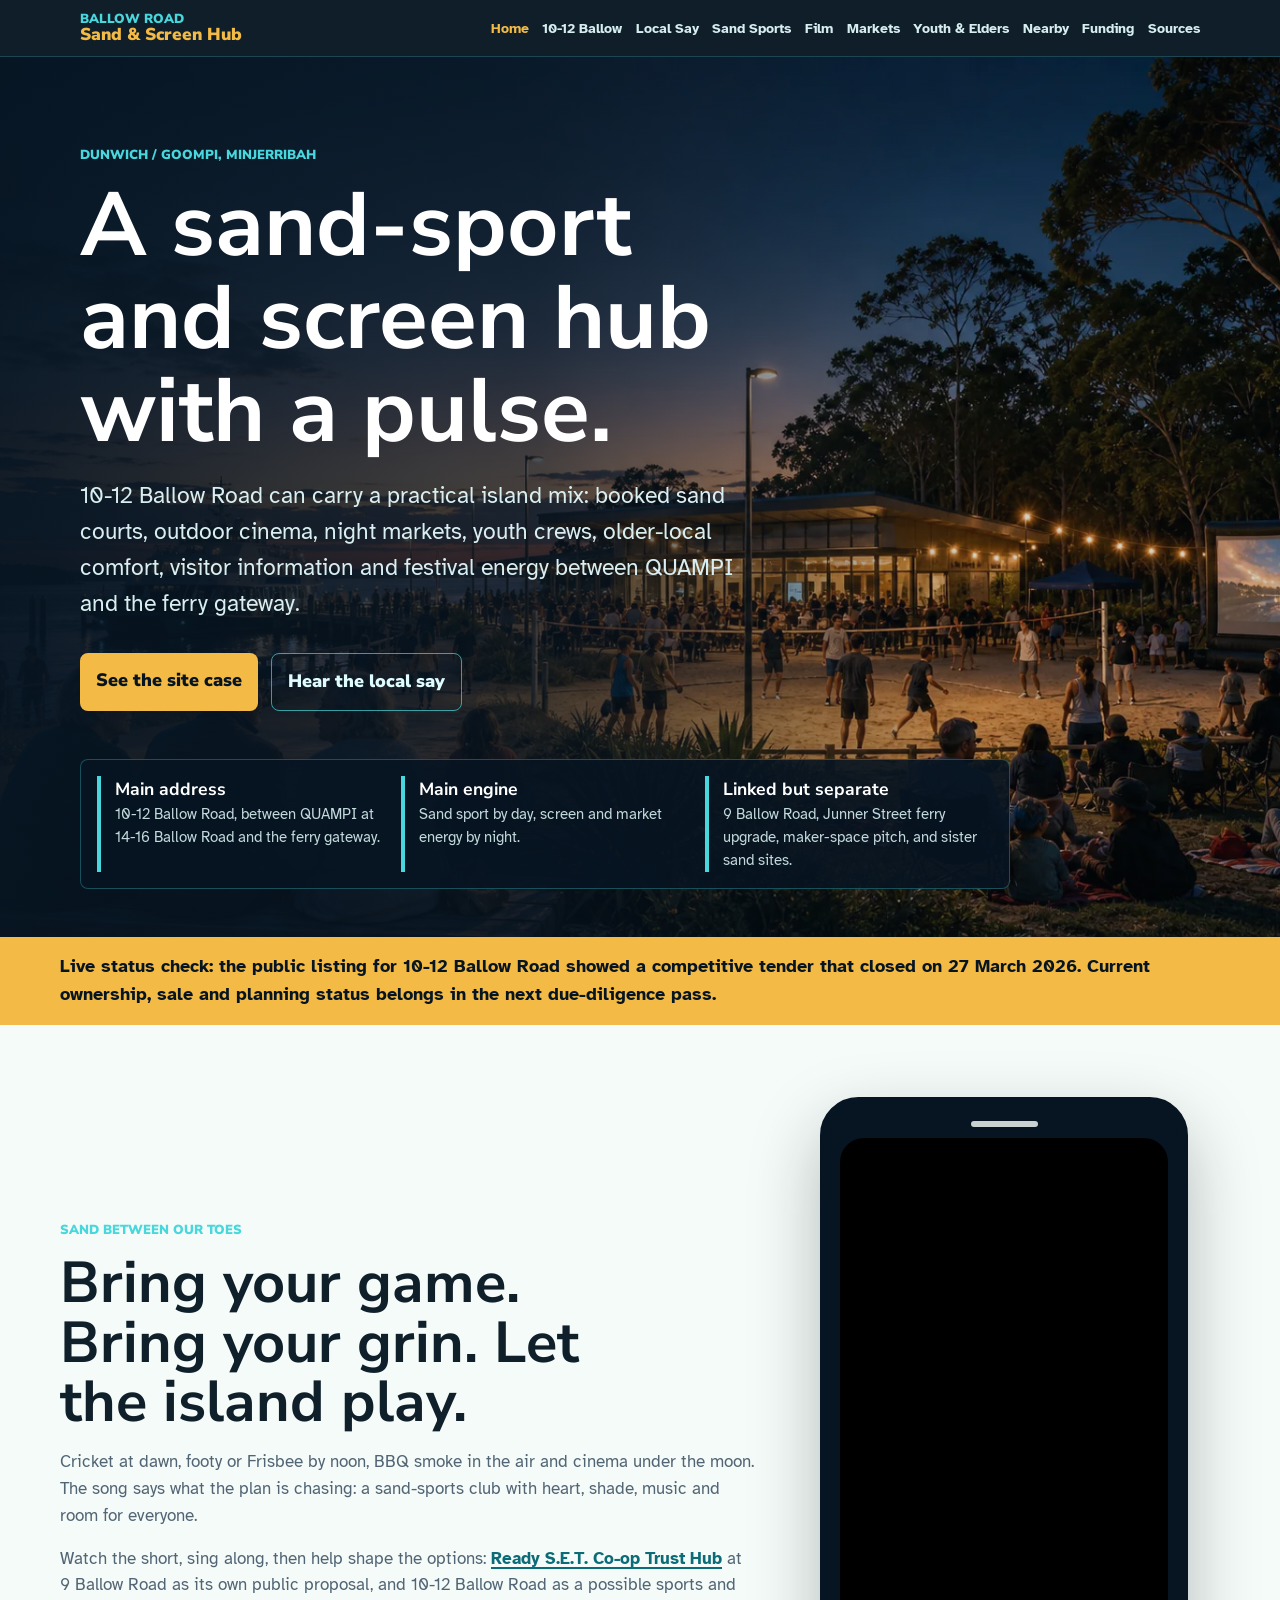
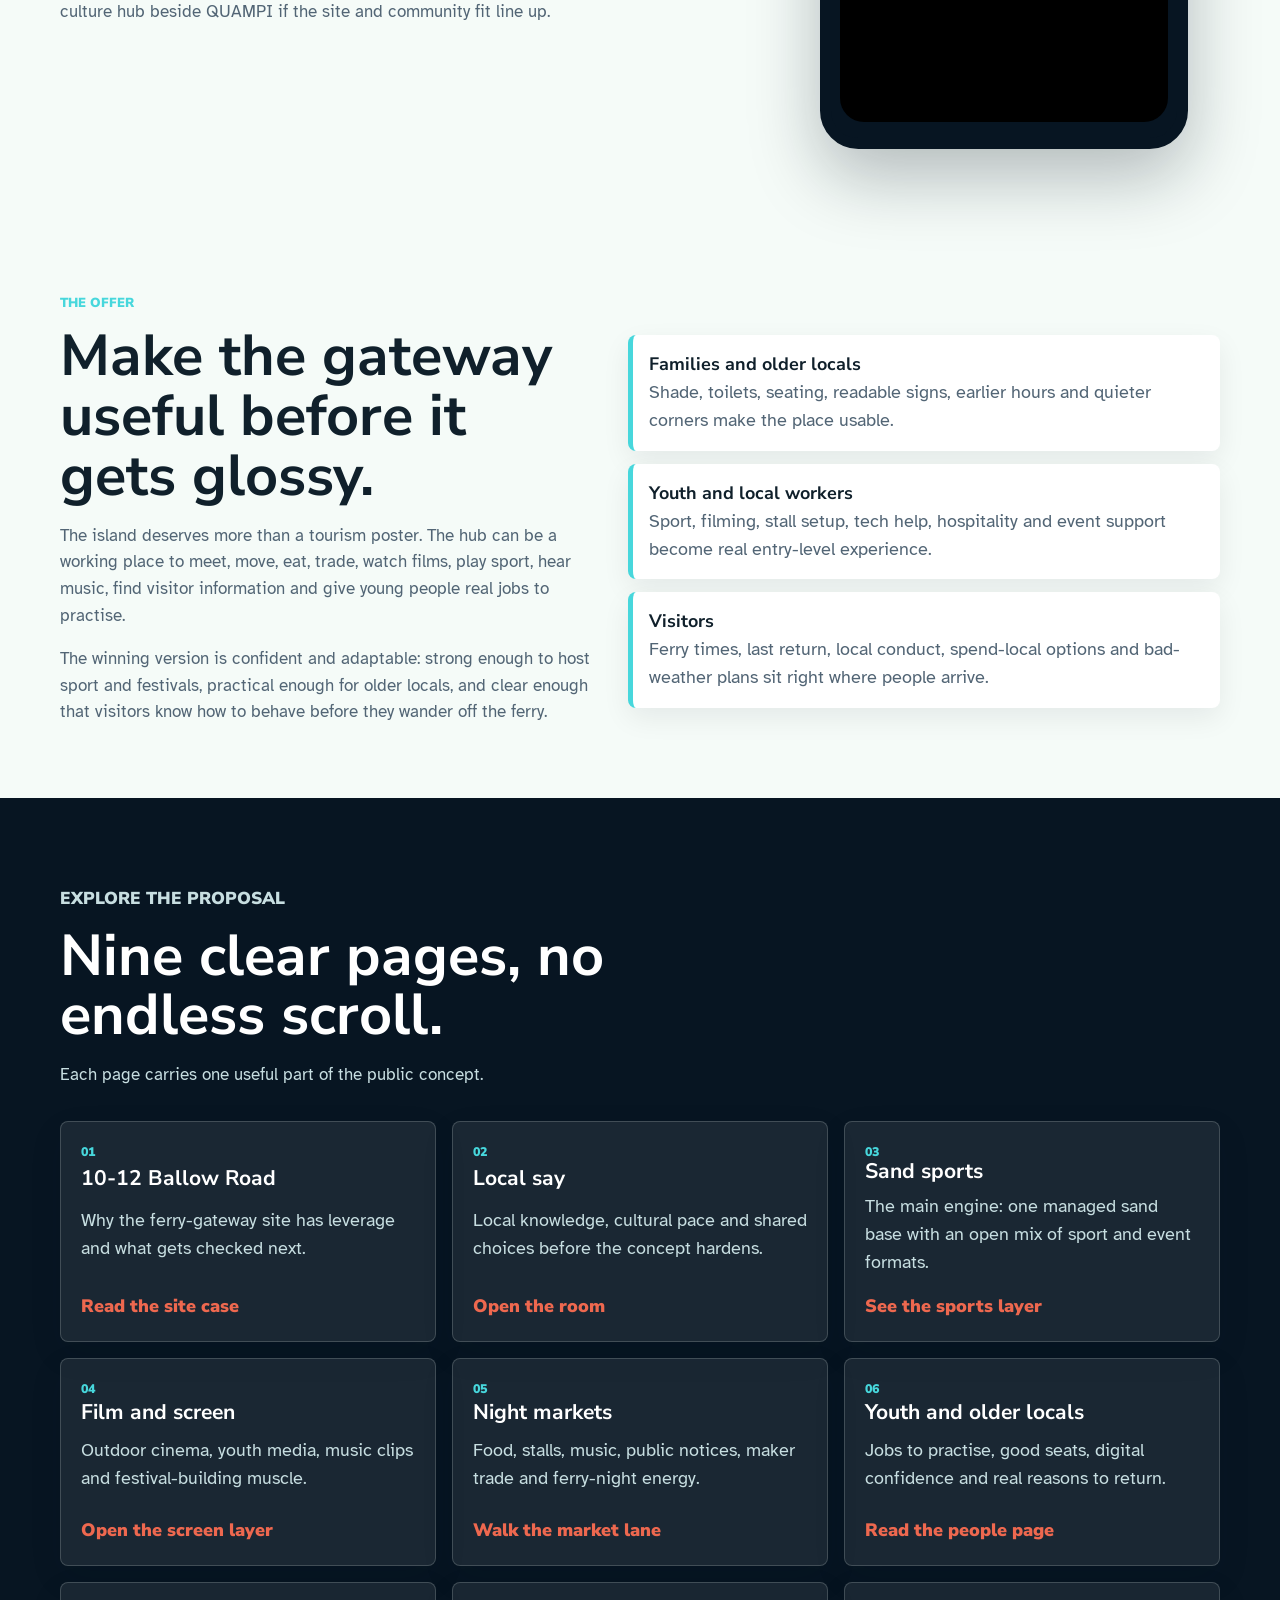
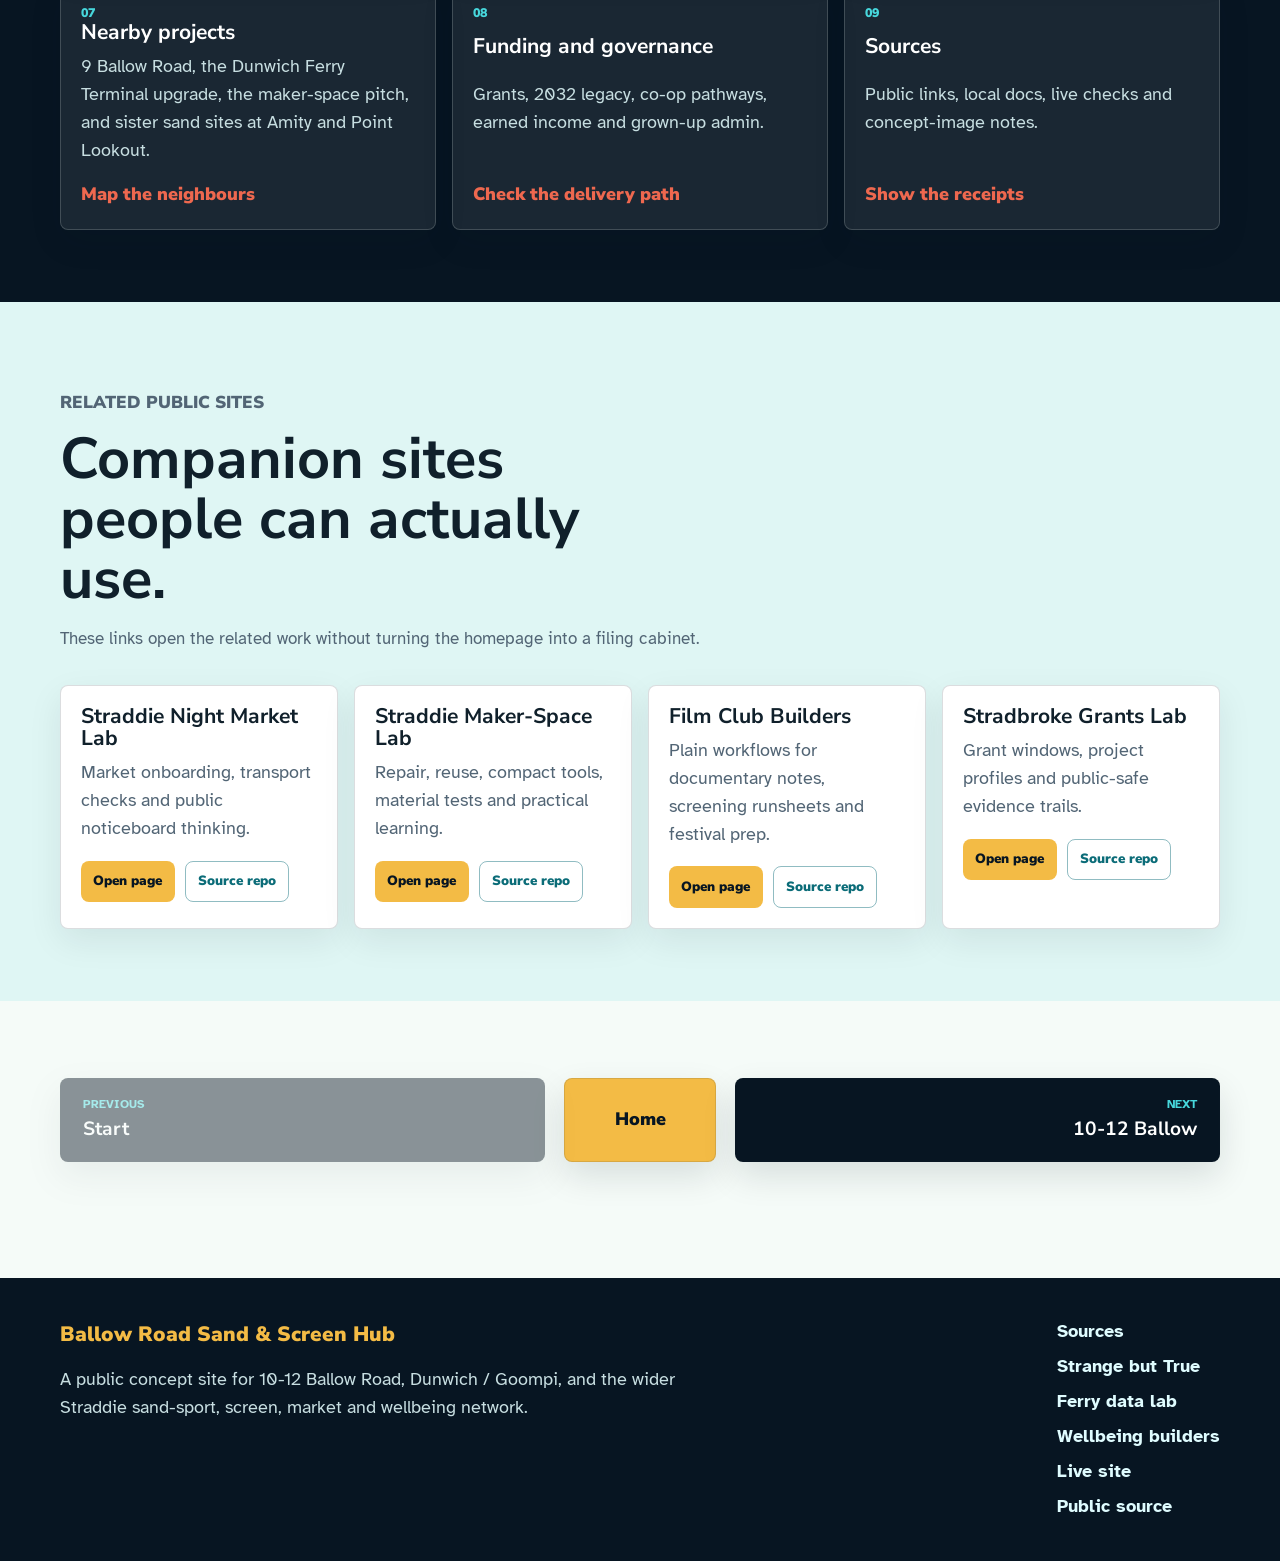
==== commit 95ea09fa: "Clarify Ballow proposal links" ====
--- a/index.html
+++ b/index.html
@@ -11,7 +11,7 @@
     <link rel="preconnect" href="https://fonts.googleapis.com">
     <link rel="preconnect" href="https://fonts.gstatic.com" crossorigin>
     <link href="https://fonts.googleapis.com/css2?family=Atkinson+Hyperlegible:wght@400;700&family=Nunito+Sans:wght@700;800;900&display=swap" rel="stylesheet">
-    <link rel="stylesheet" href="assets/css/site.css?v=20260610b">
+    <link rel="stylesheet" href="assets/css/site.css?v=20260610c">
     <link rel="icon" href="assets/favicon.svg" type="image/svg+xml">
   <link rel="shortcut icon" href="assets/favicon.ico" type="image/x-icon">
 </head>
@@ -48,8 +48,7 @@
             <p class="eyebrow">Sand between our toes</p>
             <h2 id="phone-title">Bring your game. Bring your grin. Let the island play.</h2>
             <p class="soft">Cricket at dawn, footy or Frisbee by noon, BBQ smoke in the air and cinema under the moon. The song says what the plan is chasing: a sand-sports club with heart, shade, music and room for everyone.</p>
-            <p class="soft">Watch the short, sing along, then help shape the real thing: Ready S.E.T. at 9 Ballow, the public hub at 10-12 Ballow, and a club culture where young ones, Elders, locals, visitors and current clubs all get a fair crack.</p>
-            <a class="button secondary" href="https://youtube.com/shorts/bgLwEVCXkY0?feature=share" target="_blank" rel="noopener noreferrer">Play the short</a>
+            <p class="soft">Watch the short, sing along, then help shape the options: <a href="https://auraofintelligence.github.io/ready-set-co-op-trust-hub/" target="_blank" rel="noopener noreferrer">Ready S.E.T. Co-op Trust Hub</a> at 9 Ballow Road as its own public proposal, and 10-12 Ballow Road as a possible sports and culture hub beside QUAMPI if the site and community fit line up.</p>
           </div>
           <div class="phone-frame-wrap" aria-label="Embedded YouTube Short">
             <div class="phone-frame">
--- a/assets/css/site.css
+++ b/assets/css/site.css
@@ -528,6 +528,19 @@
   border-color: #ffd16b;
 }
 
+.phone-feature .soft a {
+  color: var(--aqua-dark);
+  font-weight: 700;
+  text-decoration-thickness: 0.12em;
+  text-underline-offset: 0.16em;
+}
+
+.phone-feature .soft a:hover,
+.phone-feature .soft a:focus {
+  color: var(--ink);
+  background: rgba(243, 187, 69, 0.34);
+}
+
 .phone-frame-wrap {
   display: flex;
   justify-content: center;
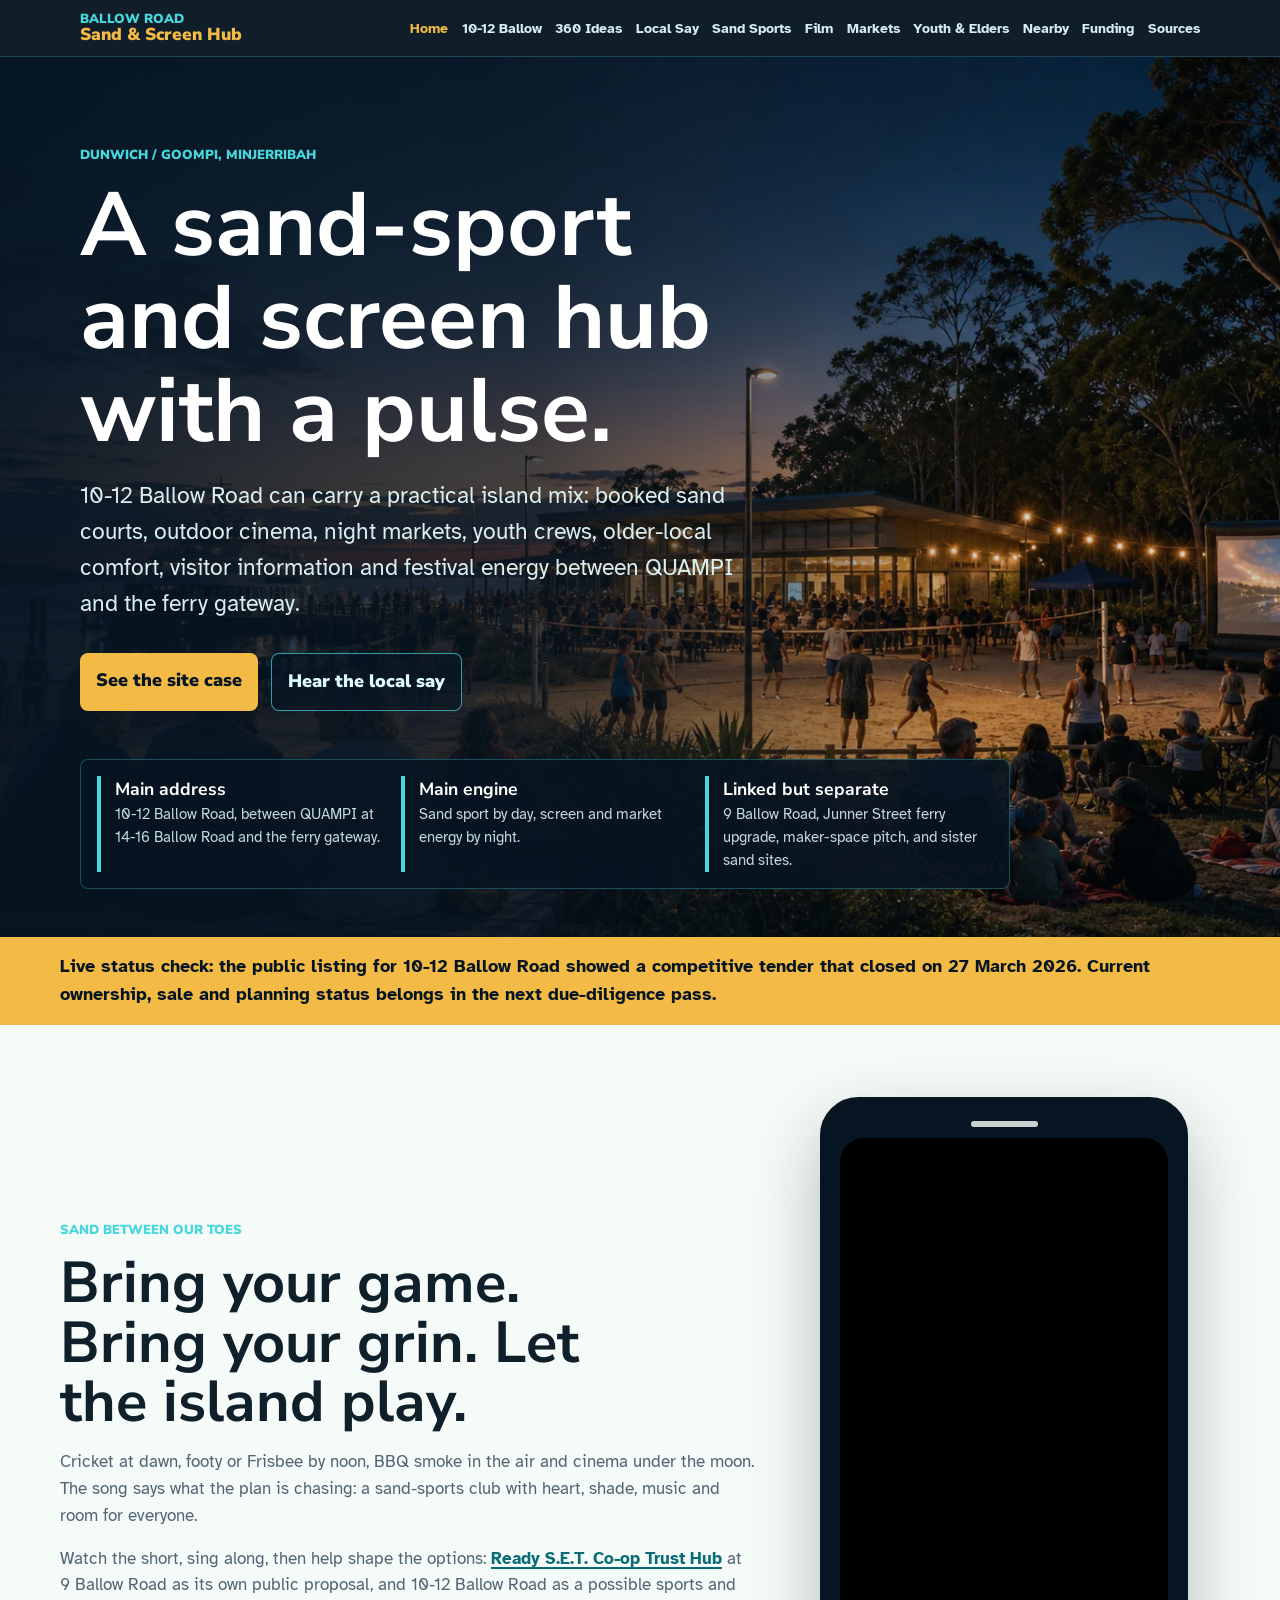
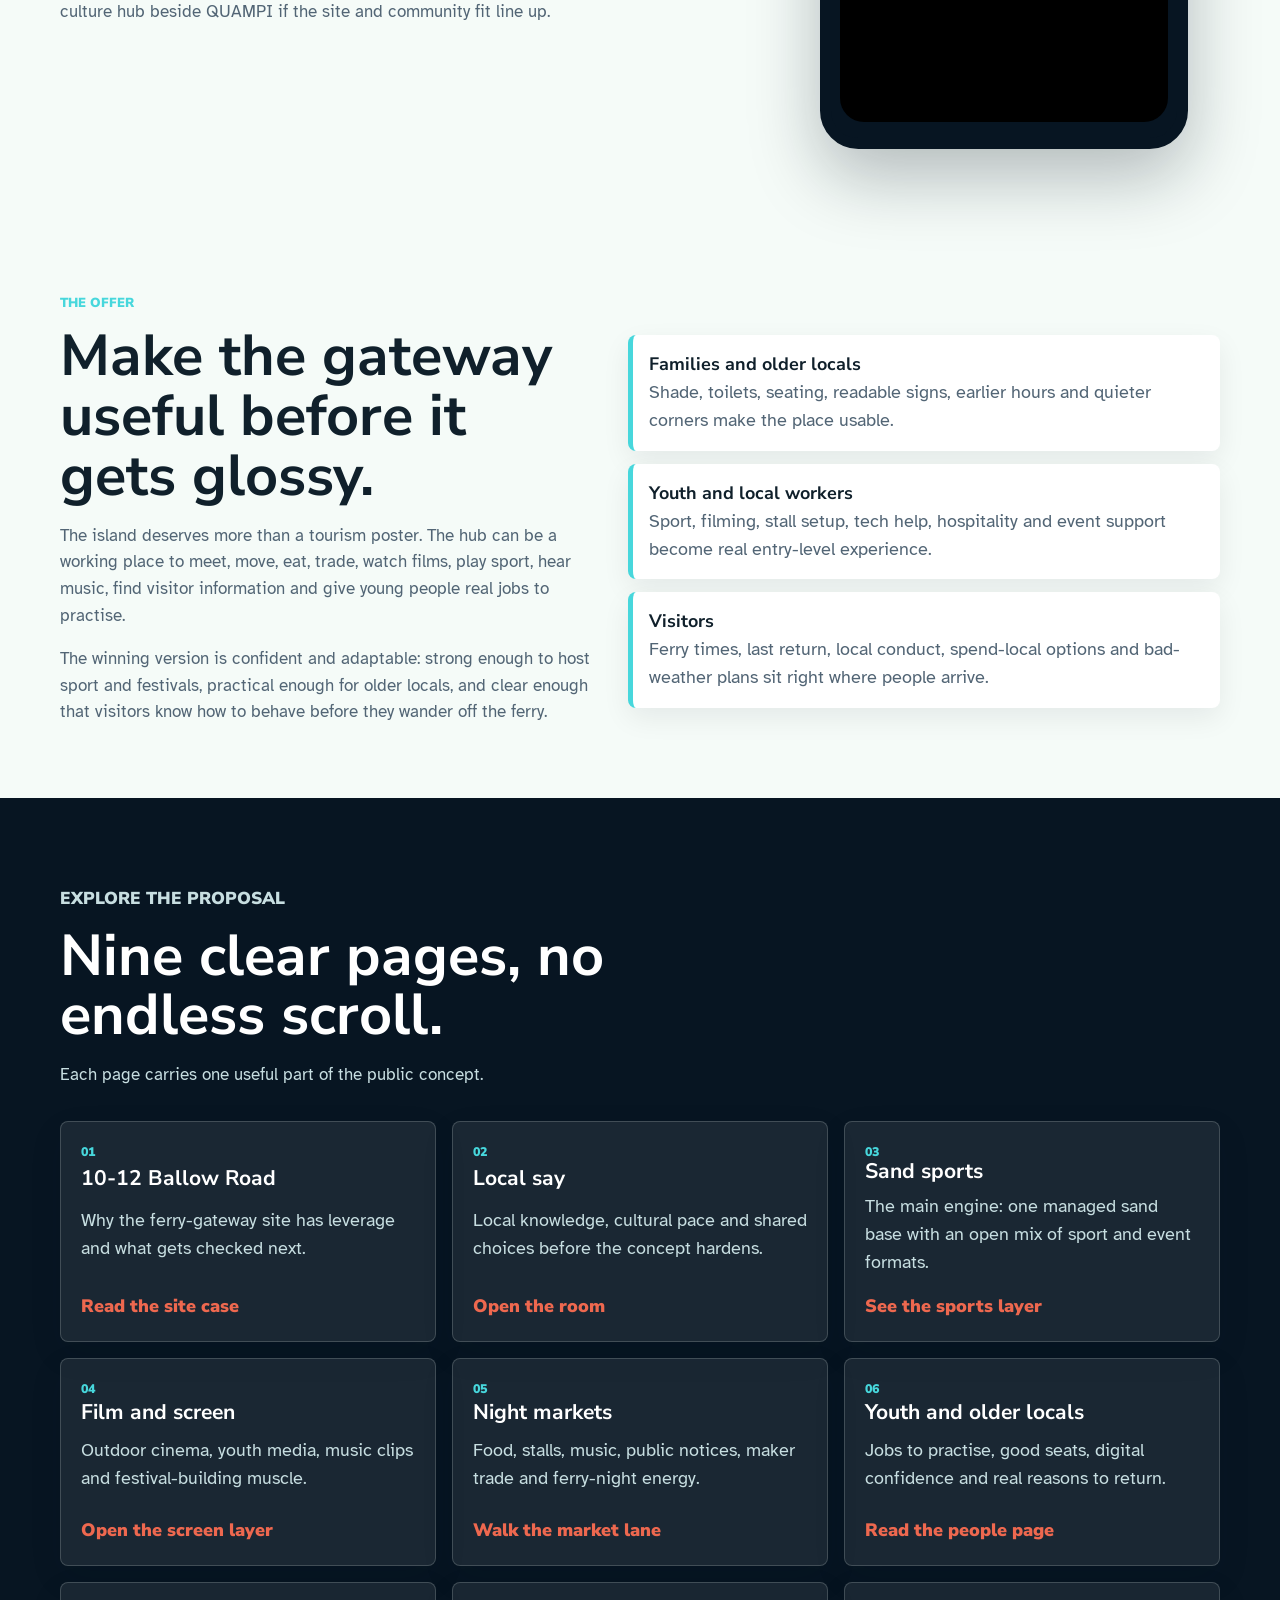
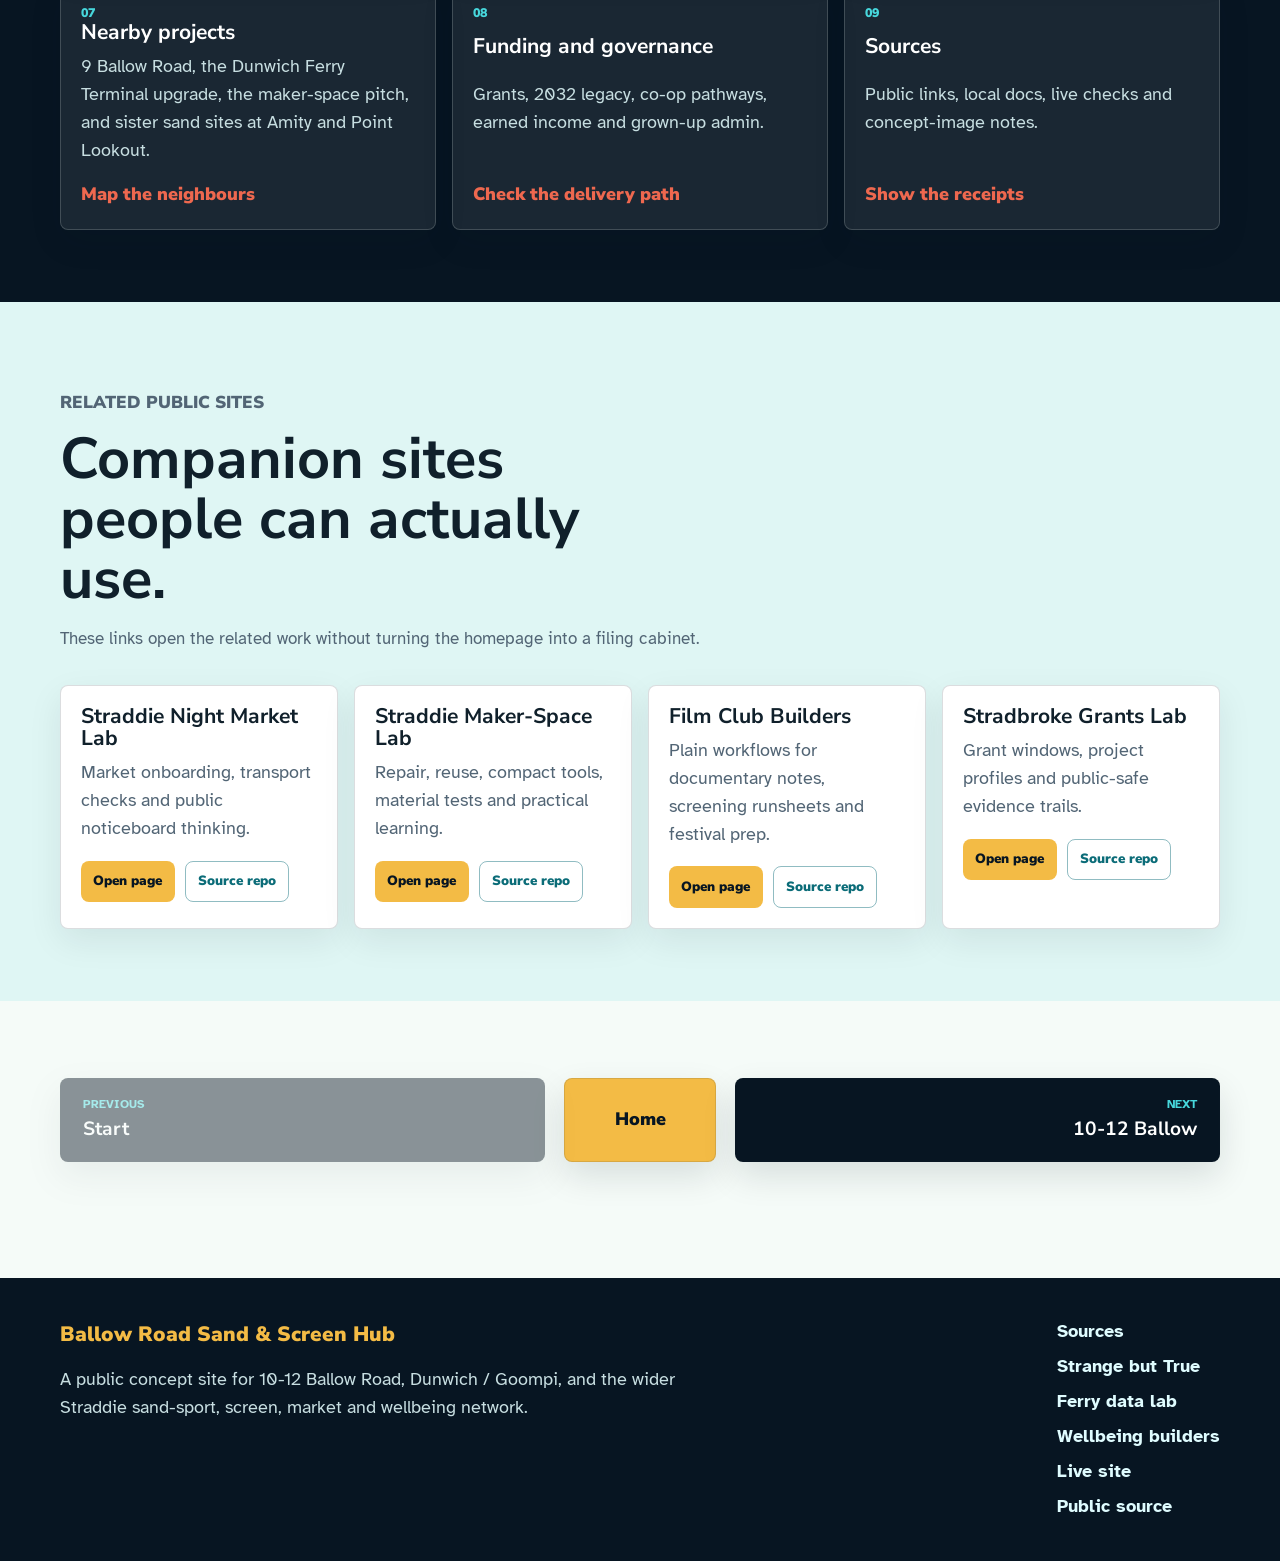
==== commit b6db0bf1: "Add 360 ideas evidence map" ====
--- a/index.html
+++ b/index.html
@@ -11,7 +11,7 @@
     <link rel="preconnect" href="https://fonts.googleapis.com">
     <link rel="preconnect" href="https://fonts.gstatic.com" crossorigin>
     <link href="https://fonts.googleapis.com/css2?family=Atkinson+Hyperlegible:wght@400;700&family=Nunito+Sans:wght@700;800;900&display=swap" rel="stylesheet">
-    <link rel="stylesheet" href="assets/css/site.css?v=20260610c">
+    <link rel="stylesheet" href="assets/css/site.css?v=20260612b">
     <link rel="icon" href="assets/favicon.svg" type="image/svg+xml">
   <link rel="shortcut icon" href="assets/favicon.ico" type="image/x-icon">
 </head>
@@ -118,6 +118,6 @@
       <div class="sequence-wrap" data-sequence-nav></div>
     </main>
     <footer class="site-footer" data-site-footer></footer>
-    <script src="assets/js/site.js"></script>
+    <script src="assets/js/site.js?v=20260612b"></script>
   </body>
 </html>
--- a/assets/css/site.css
+++ b/assets/css/site.css
@@ -286,6 +286,7 @@
 }
 
 .button.secondary {
+  background: rgba(7, 21, 34, 0.68);
   border: 1px solid rgba(71, 215, 220, 0.7);
   color: #dffcff;
 }
@@ -1033,6 +1034,451 @@
   transform: translateY(0);
 }
 
+.evidence-workspace {
+  display: grid;
+  gap: 1.25rem;
+  grid-template-columns: minmax(0, 1fr) minmax(20rem, 27rem);
+  align-items: start;
+}
+
+.map-panel,
+.idea-builder,
+.thumb-drawer,
+.download-panel,
+.pano-viewer {
+  background: rgba(245, 251, 248, 0.08);
+  border: 1px solid rgba(245, 251, 248, 0.18);
+  border-radius: 8px;
+}
+
+.evidence-map-column {
+  display: grid;
+  gap: 0.85rem;
+}
+
+.pano-viewer {
+  color: var(--paper-strong);
+  padding: clamp(1rem, 1.6vw, 1.35rem);
+}
+
+.main-pano-viewer {
+  min-height: 100%;
+}
+
+.pano-header {
+  align-items: start;
+  display: flex;
+  gap: 1rem;
+  justify-content: space-between;
+  margin-bottom: 1rem;
+}
+
+.pano-header h3,
+.pano-header p {
+  margin: 0;
+}
+
+.pano-header h3 {
+  color: var(--paper-strong);
+  font-family: var(--heading);
+  font-size: clamp(2rem, 4vw, 3.7rem);
+  line-height: 0.95;
+}
+
+.pano-header p {
+  color: #d9eef0;
+  font-size: clamp(1.05rem, 1.7vw, 1.4rem);
+  margin-top: 0.65rem;
+  max-width: 60rem;
+}
+
+.pano-tag {
+  background: rgba(245, 251, 248, 0.15);
+  border: 1px solid rgba(245, 251, 248, 0.25);
+  border-radius: 999px;
+  color: var(--paper-strong);
+  font-family: var(--heading);
+  font-size: 0.78rem;
+  font-weight: 900;
+  padding: 0.45rem 0.75rem;
+  text-transform: uppercase;
+  white-space: nowrap;
+}
+
+.sphere-viewer {
+  background: #06111b;
+  border: 1px solid rgba(245, 251, 248, 0.22);
+  border-radius: 8px;
+  min-height: clamp(32rem, 66vh, 48rem);
+  overflow: hidden;
+  width: 100%;
+}
+
+.sphere-viewer .pnlm-container {
+  border-radius: 8px;
+}
+
+.pano-stage,
+.sphere-stage {
+  height: 100%;
+  width: 100%;
+}
+
+.pano-fallback,
+.pano-scroll img {
+  height: 100%;
+  object-fit: cover;
+  width: 100%;
+}
+
+.viewer-fallback {
+  align-content: center;
+  color: var(--paper-strong);
+  display: grid;
+  gap: 0.65rem;
+  min-height: inherit;
+  padding: 1.25rem;
+  text-align: center;
+}
+
+.viewer-fallback h4,
+.viewer-fallback p {
+  margin: 0;
+}
+
+.viewer-buttons {
+  margin-top: 1rem;
+}
+
+.raw-pano-details {
+  border-top: 1px solid rgba(245, 251, 248, 0.14);
+  margin-top: 1rem;
+  padding-top: 0.85rem;
+}
+
+.raw-pano-details summary,
+.download-panel summary,
+.thumb-drawer summary {
+  color: var(--paper-strong);
+  cursor: pointer;
+  font-family: var(--heading);
+  font-weight: 900;
+}
+
+.pano-scroll {
+  border-radius: 8px;
+  margin-top: 0.8rem;
+  max-height: 19rem;
+  overflow: auto;
+}
+
+.viewer-note {
+  border-top: 1px solid rgba(245, 251, 248, 0.14);
+  font-size: 0.95rem;
+  padding: 0.85rem 1rem 1rem;
+}
+
+.viewer-note,
+.idea-builder p {
+  color: #c7dee1;
+}
+
+.site-photo-map {
+  aspect-ratio: 1104 / 867;
+  background:
+    linear-gradient(rgba(7, 21, 34, 0.03), rgba(7, 21, 34, 0.03)),
+    url("../img/site-photo-point-map-google-scale.webp") center / contain no-repeat,
+    #08151f;
+  border-radius: 8px 8px 0 0;
+  min-height: 0;
+  overflow: hidden;
+  position: relative;
+}
+
+.site-photo-map::before {
+  background: rgba(7, 21, 34, 0.02);
+  content: "";
+  inset: 0;
+  position: absolute;
+}
+
+.map-path {
+  inset: 0;
+  position: absolute;
+  width: 100%;
+  height: 100%;
+}
+
+.map-path polyline {
+  fill: none;
+  stroke: rgba(243, 187, 69, 0.95);
+  stroke-dasharray: 1.2 1.2;
+  stroke-linecap: round;
+  stroke-linejoin: round;
+  stroke-width: 0.75;
+  vector-effect: non-scaling-stroke;
+}
+
+.map-point {
+  align-items: center;
+  background: var(--gold);
+  border: 2px solid var(--ink);
+  border-radius: 50%;
+  box-shadow: 0 5px 14px rgba(7, 21, 34, 0.32);
+  color: var(--ink);
+  cursor: pointer;
+  display: inline-flex;
+  font-family: var(--heading);
+  font-size: 0.62rem;
+  font-weight: 900;
+  height: 1.42rem;
+  justify-content: center;
+  padding: 0;
+  position: absolute;
+  transform: translate(-50%, -50%);
+  width: 1.42rem;
+  z-index: 2;
+}
+
+.map-point.waterfront {
+  background: var(--aqua);
+}
+
+.map-point.ballow-road {
+  background: #ee684f;
+  color: var(--paper-strong);
+}
+
+.map-point.middle-slope {
+  background: var(--green);
+}
+
+.map-point.is-active,
+.map-point:hover,
+.map-point:focus {
+  background: #6d5bd0;
+  border-color: var(--paper-strong);
+  box-shadow: 0 8px 20px rgba(7, 21, 34, 0.34);
+  color: var(--paper-strong);
+  outline: 3px solid rgba(245, 251, 248, 0.72);
+  transform: translate(-50%, -50%) scale(1.12);
+}
+
+.map-label {
+  background: rgba(7, 21, 34, 0.78);
+  border: 1px solid rgba(245, 251, 248, 0.25);
+  border-radius: 999px;
+  color: var(--paper-strong);
+  font-family: var(--heading);
+  font-size: 0.72rem;
+  font-weight: 900;
+  padding: 0.35rem 0.55rem;
+  position: absolute;
+  z-index: 3;
+}
+
+.map-label.high {
+  right: 0.7rem;
+  top: 0.7rem;
+}
+
+.map-label.low {
+  bottom: 0.7rem;
+  left: 0.7rem;
+}
+
+.photo-preview {
+  display: grid;
+  gap: 0.85rem;
+  grid-template-columns: 7rem minmax(0, 1fr);
+  padding: 1rem;
+}
+
+.preview-label {
+  color: var(--aqua);
+  font-family: var(--heading);
+  font-size: 0.72rem;
+  font-weight: 900;
+  text-transform: uppercase;
+}
+
+.photo-preview img {
+  aspect-ratio: 2 / 1;
+  border-radius: 6px;
+  height: 100%;
+  object-fit: cover;
+  width: 100%;
+}
+
+.photo-preview strong,
+.photo-preview span,
+.photo-preview a {
+  display: block;
+}
+
+.photo-preview strong,
+.idea-builder h3,
+.thumb-drawer summary {
+  color: var(--paper-strong);
+  font-family: var(--heading);
+  font-weight: 900;
+}
+
+.photo-preview span {
+  color: #c7dee1;
+  font-size: 0.9rem;
+}
+
+.photo-preview a {
+  color: var(--gold);
+  font-size: 0.9rem;
+  font-weight: 900;
+  margin-top: 0.25rem;
+}
+
+.download-panel,
+.thumb-drawer {
+  padding: 1rem;
+}
+
+.download-actions {
+  display: flex;
+  flex-wrap: wrap;
+  gap: 0.55rem;
+  margin-top: 0.85rem;
+}
+
+.download-actions .button {
+  flex: 1 1 10rem;
+}
+
+.thumb-list {
+  display: grid;
+  gap: 0.75rem;
+  grid-template-columns: repeat(auto-fill, minmax(8.5rem, 1fr));
+  margin-top: 1rem;
+}
+
+.thumb-button {
+  background: rgba(245, 251, 248, 0.08);
+  border: 1px solid rgba(245, 251, 248, 0.18);
+  border-radius: 8px;
+  color: var(--paper-strong);
+  cursor: pointer;
+  overflow: hidden;
+  padding: 0;
+  position: relative;
+}
+
+.thumb-button img {
+  aspect-ratio: 2 / 1;
+  object-fit: cover;
+  width: 100%;
+}
+
+.thumb-button span {
+  background: rgba(7, 21, 34, 0.84);
+  border-radius: 999px;
+  bottom: 0.35rem;
+  font-family: var(--heading);
+  font-size: 0.76rem;
+  font-weight: 900;
+  left: 0.35rem;
+  padding: 0.14rem 0.45rem;
+  position: absolute;
+}
+
+.thumb-button.is-active,
+.thumb-button:hover,
+.thumb-button:focus {
+  border-color: var(--gold);
+  outline: 3px solid rgba(243, 187, 69, 0.28);
+}
+
+.idea-builder {
+  display: grid;
+  gap: 1.25rem;
+  grid-template-columns: 1fr;
+  margin-top: 1.25rem;
+  padding: 1.25rem;
+}
+
+.idea-builder > div {
+  max-width: 74rem;
+}
+
+.idea-form {
+  display: grid;
+  gap: 1rem;
+}
+
+.idea-form fieldset {
+  border: 1px solid rgba(245, 251, 248, 0.18);
+  border-radius: 8px;
+  margin: 0;
+  padding: 1rem;
+}
+
+.idea-form legend {
+  color: var(--gold);
+  font-family: var(--heading);
+  font-weight: 900;
+  padding: 0 0.35rem;
+}
+
+.idea-checks {
+  display: grid;
+  gap: 0.55rem;
+  grid-template-columns: repeat(2, minmax(0, 1fr));
+}
+
+.idea-checks label {
+  align-items: start;
+  color: #d9eef0;
+  display: grid;
+  gap: 0.45rem;
+  grid-template-columns: auto minmax(0, 1fr);
+}
+
+.idea-checks input {
+  margin-top: 0.45rem;
+}
+
+.field-grid {
+  display: grid;
+  gap: 0.85rem;
+  grid-template-columns: repeat(2, minmax(0, 1fr));
+}
+
+.field-grid label {
+  color: var(--paper-strong);
+  display: grid;
+  font-family: var(--heading);
+  font-weight: 900;
+  gap: 0.35rem;
+}
+
+.field-grid input,
+.field-grid textarea,
+.generated-prompt {
+  background: rgba(245, 251, 248, 0.96);
+  border: 1px solid rgba(7, 21, 34, 0.25);
+  border-radius: 8px;
+  color: var(--ink);
+  font: 400 1rem/1.45 var(--body);
+  padding: 0.8rem;
+  width: 100%;
+}
+
+.field-grid textarea {
+  resize: vertical;
+}
+
+.generated-prompt {
+  min-height: 13rem;
+  resize: vertical;
+}
+
 @media (max-width: 1180px) {
   .nav-toggle {
     display: inline-flex;
@@ -1081,6 +1527,8 @@
   }
 
   .footer-inner,
+  .evidence-workspace,
+  .idea-builder,
   .sequence-nav {
     grid-template-columns: 1fr;
   }
@@ -1145,4 +1593,28 @@
   .sport-tile {
     min-height: 0;
   }
-}
+
+  .field-grid,
+  .idea-checks {
+    grid-template-columns: 1fr;
+  }
+
+  .pano-header,
+  .viewer-buttons,
+  .download-actions {
+    align-items: stretch;
+    flex-direction: column;
+  }
+
+  .photo-preview {
+    grid-template-columns: 1fr;
+  }
+
+  .sphere-viewer {
+    min-height: 24rem;
+  }
+
+  .site-photo-map {
+    min-height: 0;
+  }
+}
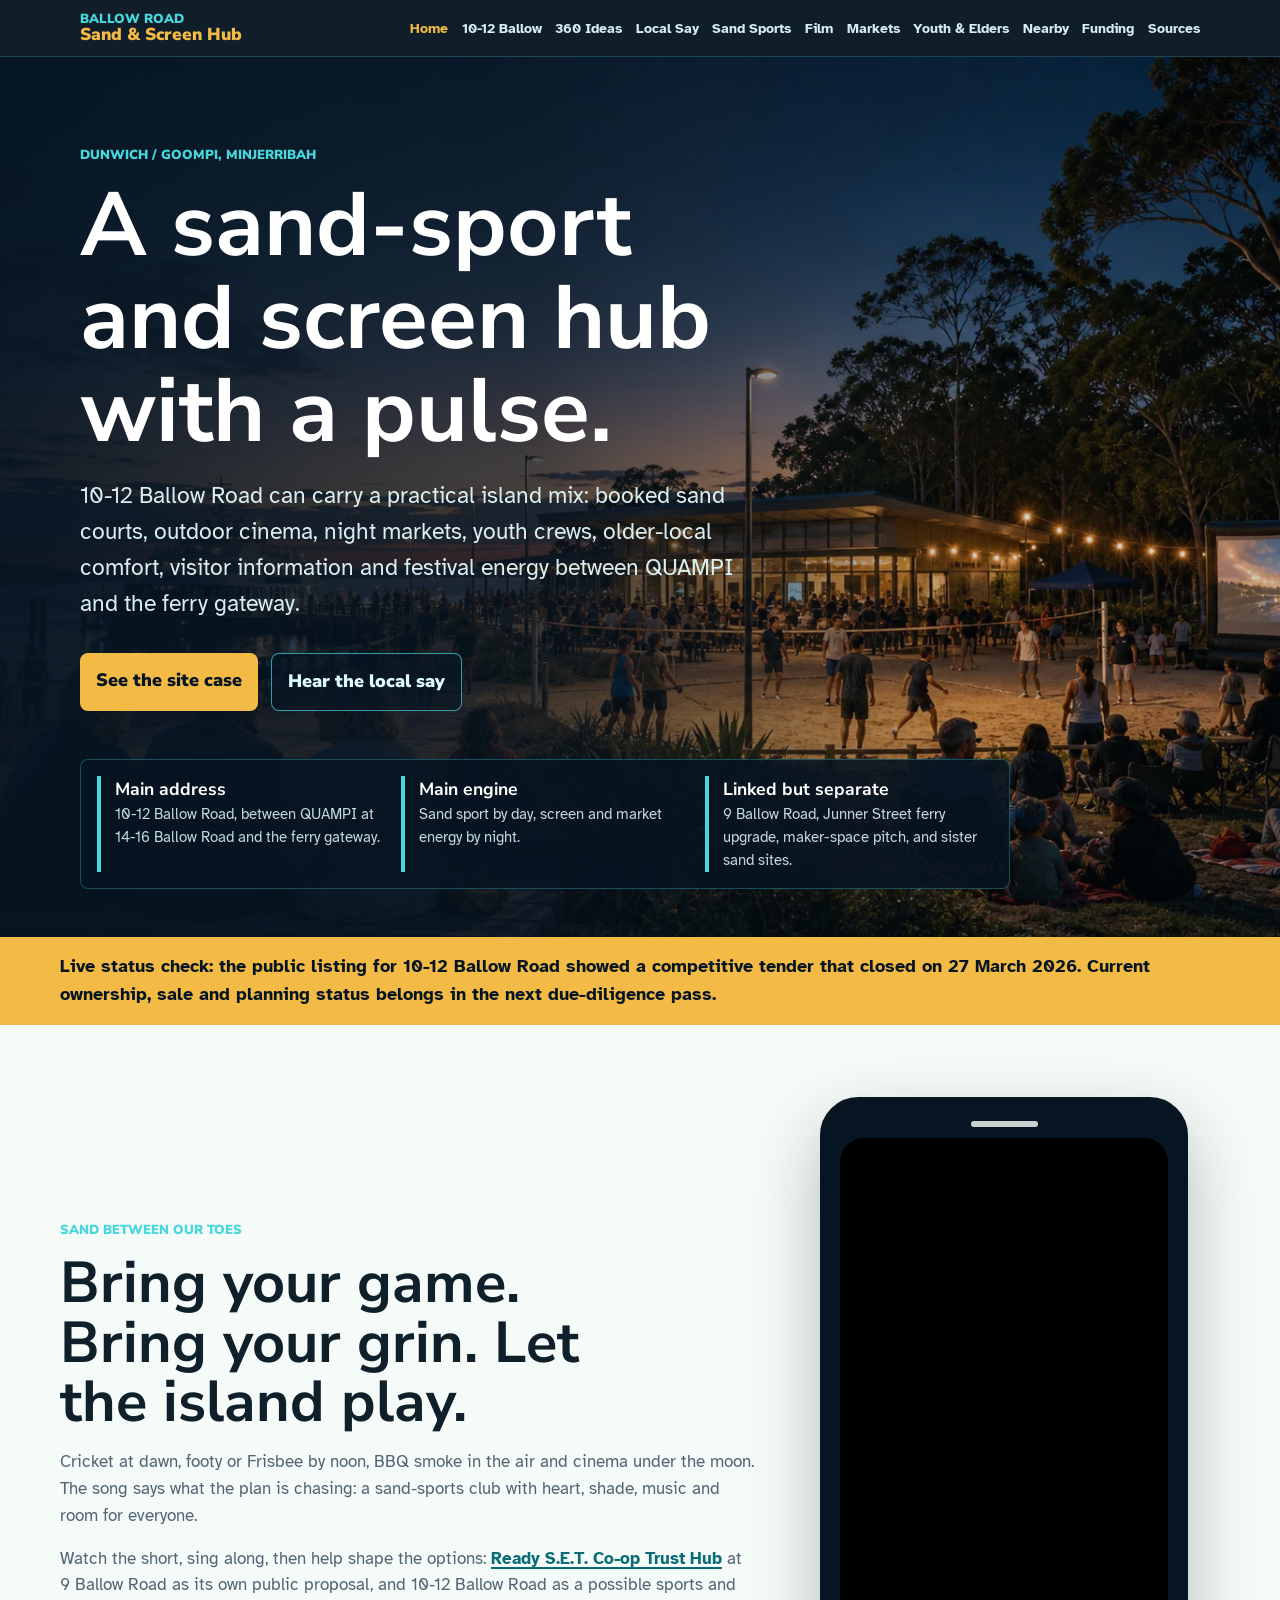
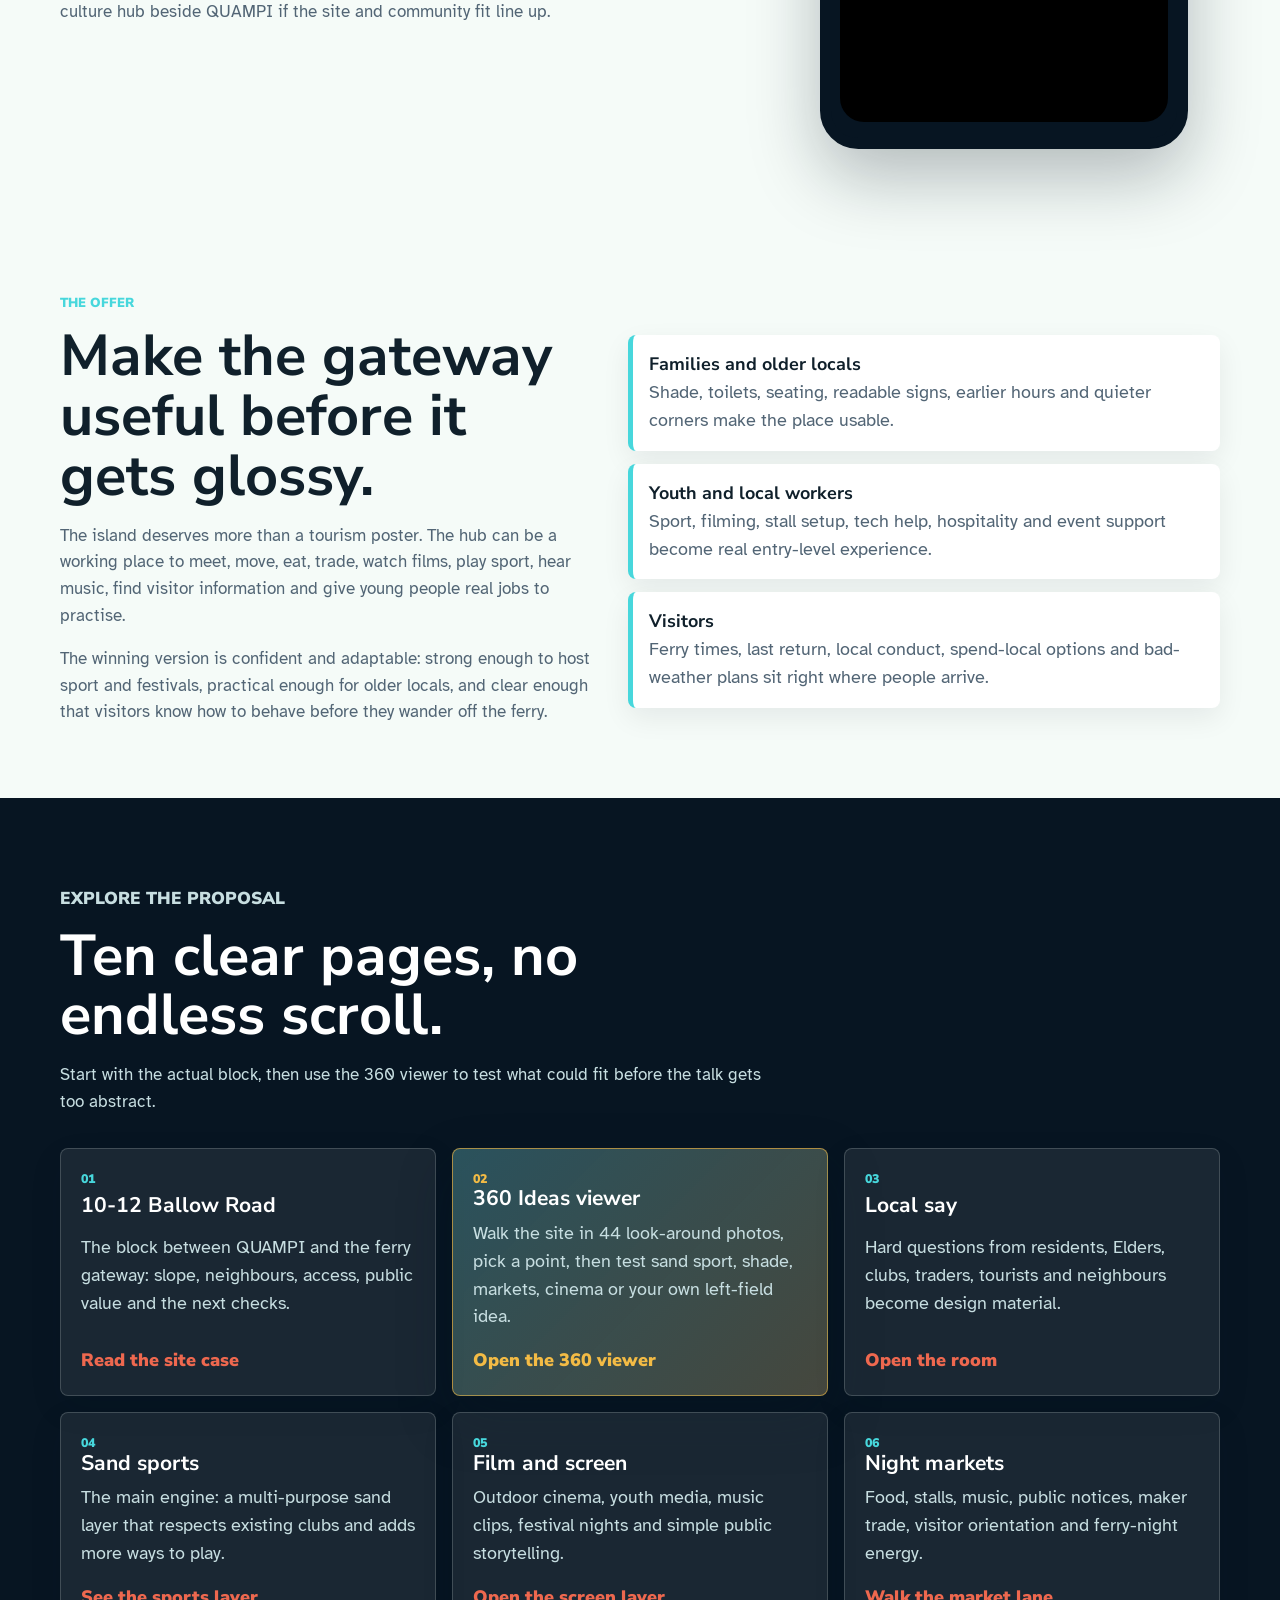
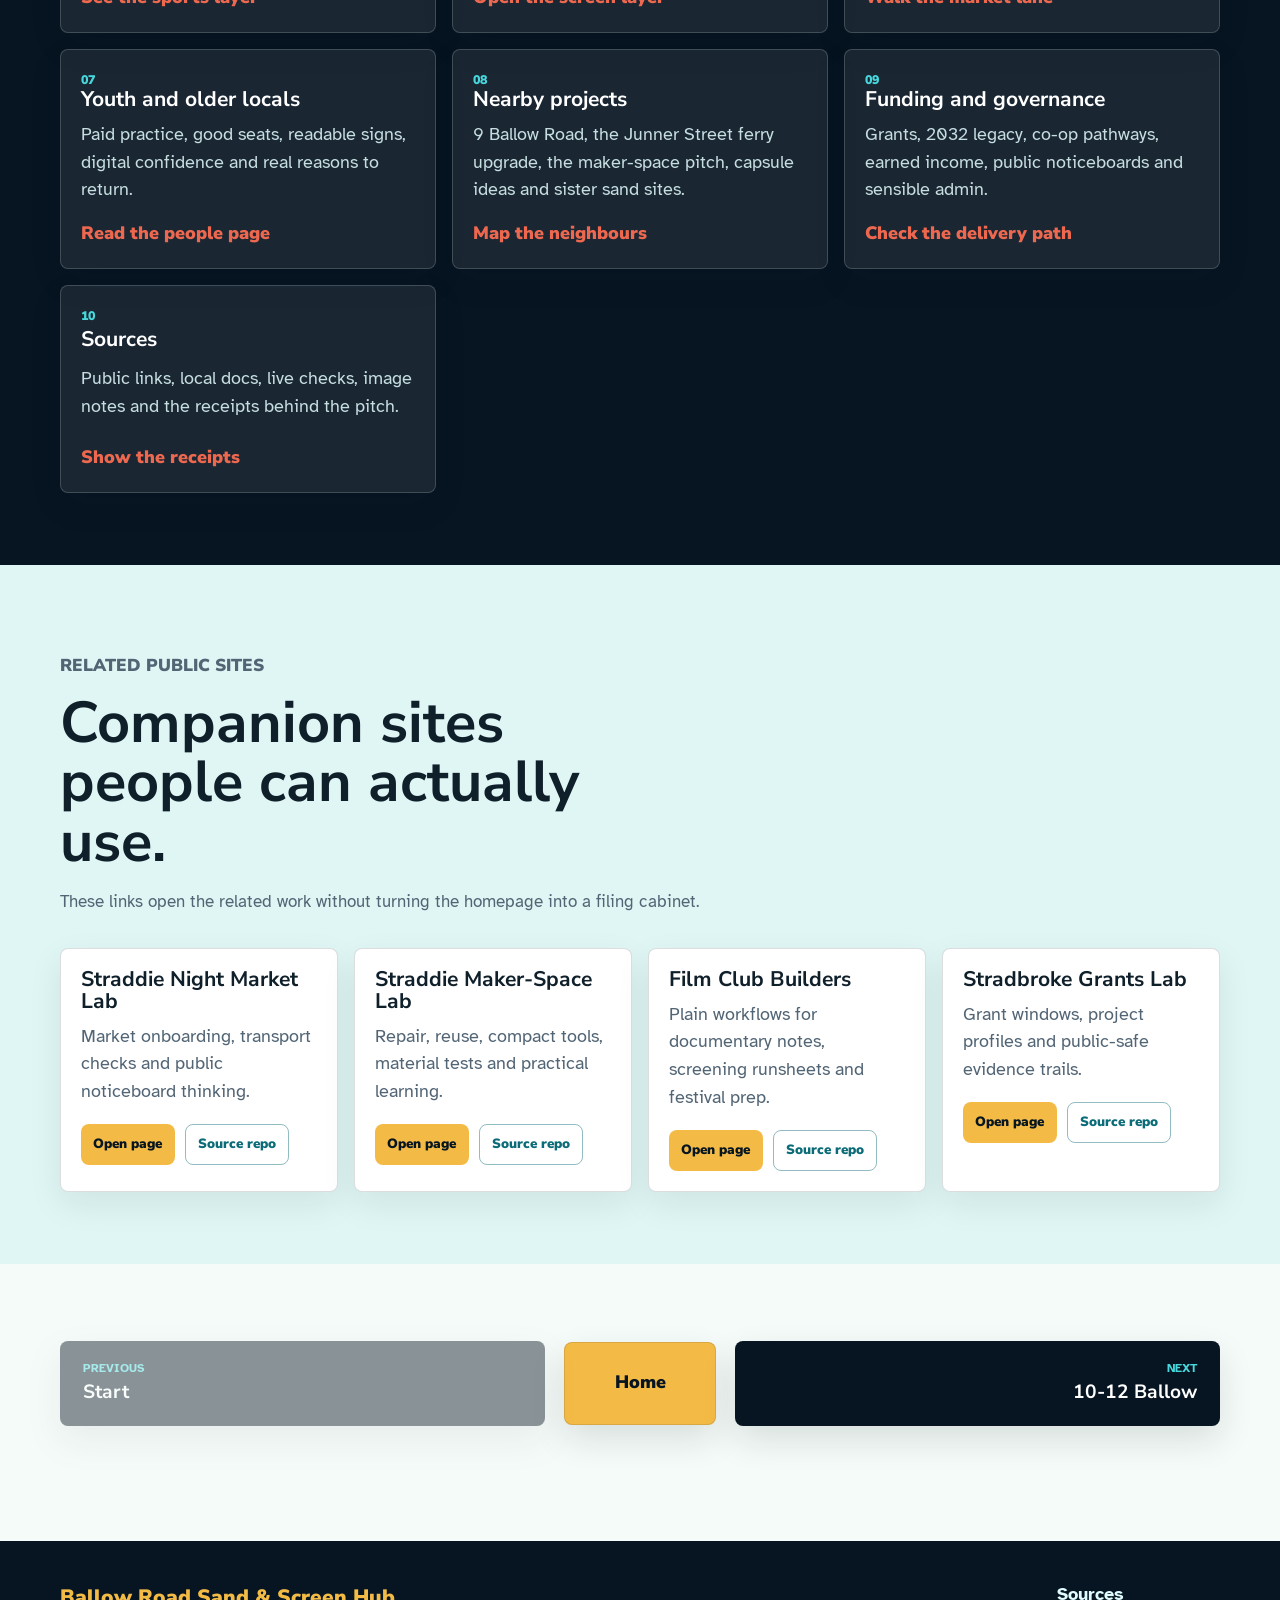
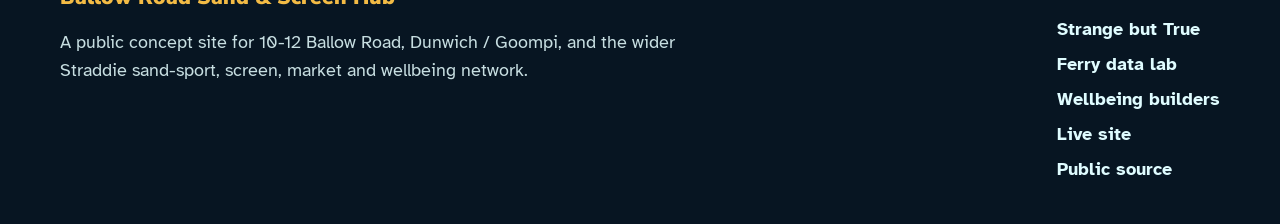
==== commit 16efc7b7: "Promote 360 ideas viewer on homepage" ====
--- a/index.html
+++ b/index.html
@@ -11,7 +11,7 @@
     <link rel="preconnect" href="https://fonts.googleapis.com">
     <link rel="preconnect" href="https://fonts.gstatic.com" crossorigin>
     <link href="https://fonts.googleapis.com/css2?family=Atkinson+Hyperlegible:wght@400;700&family=Nunito+Sans:wght@700;800;900&display=swap" rel="stylesheet">
-    <link rel="stylesheet" href="assets/css/site.css?v=20260612b">
+    <link rel="stylesheet" href="assets/css/site.css?v=20260612c">
     <link rel="icon" href="assets/favicon.svg" type="image/svg+xml">
   <link rel="shortcut icon" href="assets/favicon.ico" type="image/x-icon">
 </head>
@@ -82,19 +82,20 @@
         <div class="section-inner">
           <div class="section-head">
             <p class="eyebrow">Explore the proposal</p>
-            <h2 id="pages-title">Nine clear pages, no endless scroll.</h2>
-            <p>Each page carries one useful part of the public concept.</p>
+            <h2 id="pages-title">Ten clear pages, no endless scroll.</h2>
+            <p>Start with the actual block, then use the 360 viewer to test what could fit before the talk gets too abstract.</p>
           </div>
           <div class="grid three">
-            <a class="route-card" href="site.html"><span>01</span><h3>10-12 Ballow Road</h3><p>Why the ferry-gateway site has leverage and what gets checked next.</p><strong>Read the site case</strong></a>
-            <a class="route-card" href="trust.html"><span>02</span><h3>Local say</h3><p>Local knowledge, cultural pace and shared choices before the concept hardens.</p><strong>Open the room</strong></a>
-            <a class="route-card" href="sports.html"><span>03</span><h3>Sand sports</h3><p>The main engine: one managed sand base with an open mix of sport and event formats.</p><strong>See the sports layer</strong></a>
-            <a class="route-card" href="film.html"><span>04</span><h3>Film and screen</h3><p>Outdoor cinema, youth media, music clips and festival-building muscle.</p><strong>Open the screen layer</strong></a>
-            <a class="route-card" href="markets.html"><span>05</span><h3>Night markets</h3><p>Food, stalls, music, public notices, maker trade and ferry-night energy.</p><strong>Walk the market lane</strong></a>
-            <a class="route-card" href="youth-elders.html"><span>06</span><h3>Youth and older locals</h3><p>Jobs to practise, good seats, digital confidence and real reasons to return.</p><strong>Read the people page</strong></a>
-            <a class="route-card" href="nearby.html"><span>07</span><h3>Nearby projects</h3><p>9 Ballow Road, the Dunwich Ferry Terminal upgrade, the maker-space pitch, and sister sand sites at Amity and Point Lookout.</p><strong>Map the neighbours</strong></a>
-            <a class="route-card" href="funding.html"><span>08</span><h3>Funding and governance</h3><p>Grants, 2032 legacy, co-op pathways, earned income and grown-up admin.</p><strong>Check the delivery path</strong></a>
-            <a class="route-card" href="sources.html"><span>09</span><h3>Sources</h3><p>Public links, local docs, live checks and concept-image notes.</p><strong>Show the receipts</strong></a>
+            <a class="route-card" href="site.html"><span>01</span><h3>10-12 Ballow Road</h3><p>The block between QUAMPI and the ferry gateway: slope, neighbours, access, public value and the next checks.</p><strong>Read the site case</strong></a>
+            <a class="route-card feature-card" href="evidence-map.html"><span>02</span><h3>360 Ideas viewer</h3><p>Walk the site in 44 look-around photos, pick a point, then test sand sport, shade, markets, cinema or your own left-field idea.</p><strong>Open the 360 viewer</strong></a>
+            <a class="route-card" href="trust.html"><span>03</span><h3>Local say</h3><p>Hard questions from residents, Elders, clubs, traders, tourists and neighbours become design material.</p><strong>Open the room</strong></a>
+            <a class="route-card" href="sports.html"><span>04</span><h3>Sand sports</h3><p>The main engine: a multi-purpose sand layer that respects existing clubs and adds more ways to play.</p><strong>See the sports layer</strong></a>
+            <a class="route-card" href="film.html"><span>05</span><h3>Film and screen</h3><p>Outdoor cinema, youth media, music clips, festival nights and simple public storytelling.</p><strong>Open the screen layer</strong></a>
+            <a class="route-card" href="markets.html"><span>06</span><h3>Night markets</h3><p>Food, stalls, music, public notices, maker trade, visitor orientation and ferry-night energy.</p><strong>Walk the market lane</strong></a>
+            <a class="route-card" href="youth-elders.html"><span>07</span><h3>Youth and older locals</h3><p>Paid practice, good seats, readable signs, digital confidence and real reasons to return.</p><strong>Read the people page</strong></a>
+            <a class="route-card" href="nearby.html"><span>08</span><h3>Nearby projects</h3><p>9 Ballow Road, the Junner Street ferry upgrade, the maker-space pitch, capsule ideas and sister sand sites.</p><strong>Map the neighbours</strong></a>
+            <a class="route-card" href="funding.html"><span>09</span><h3>Funding and governance</h3><p>Grants, 2032 legacy, co-op pathways, earned income, public noticeboards and sensible admin.</p><strong>Check the delivery path</strong></a>
+            <a class="route-card" href="sources.html"><span>10</span><h3>Sources</h3><p>Public links, local docs, live checks, image notes and the receipts behind the pitch.</p><strong>Show the receipts</strong></a>
           </div>
         </div>
       </section>
--- a/assets/css/site.css
+++ b/assets/css/site.css
@@ -480,6 +480,19 @@
   text-decoration: none;
 }
 
+.dark .route-card.feature-card {
+  background:
+    linear-gradient(135deg, rgba(71, 215, 220, 0.2), rgba(243, 187, 69, 0.16)),
+    rgba(245, 251, 248, 0.12);
+  border-color: rgba(243, 187, 69, 0.6);
+  box-shadow: 0 22px 54px rgba(7, 21, 34, 0.32);
+}
+
+.dark .route-card.feature-card span,
+.dark .route-card.feature-card strong {
+  color: var(--gold);
+}
+
 .route-card span,
 .fact-label {
   color: var(--aqua-dark);
